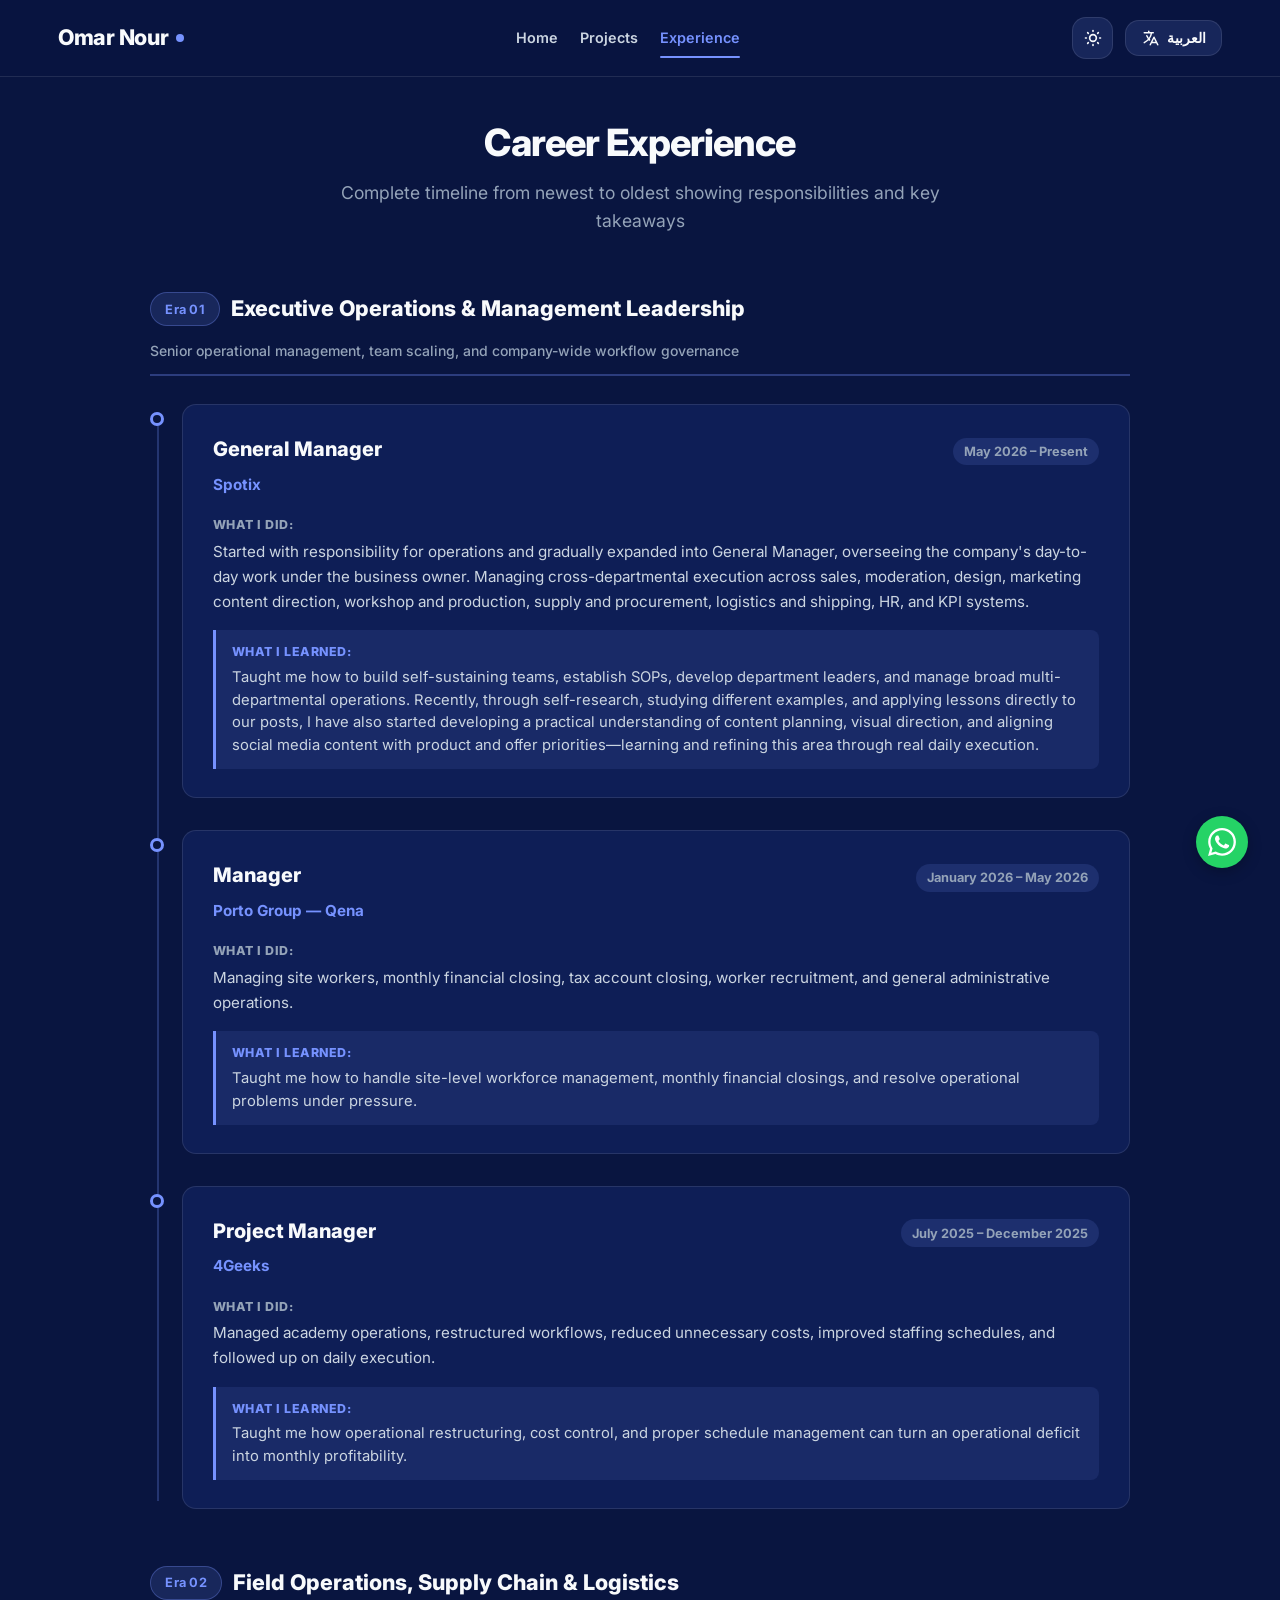
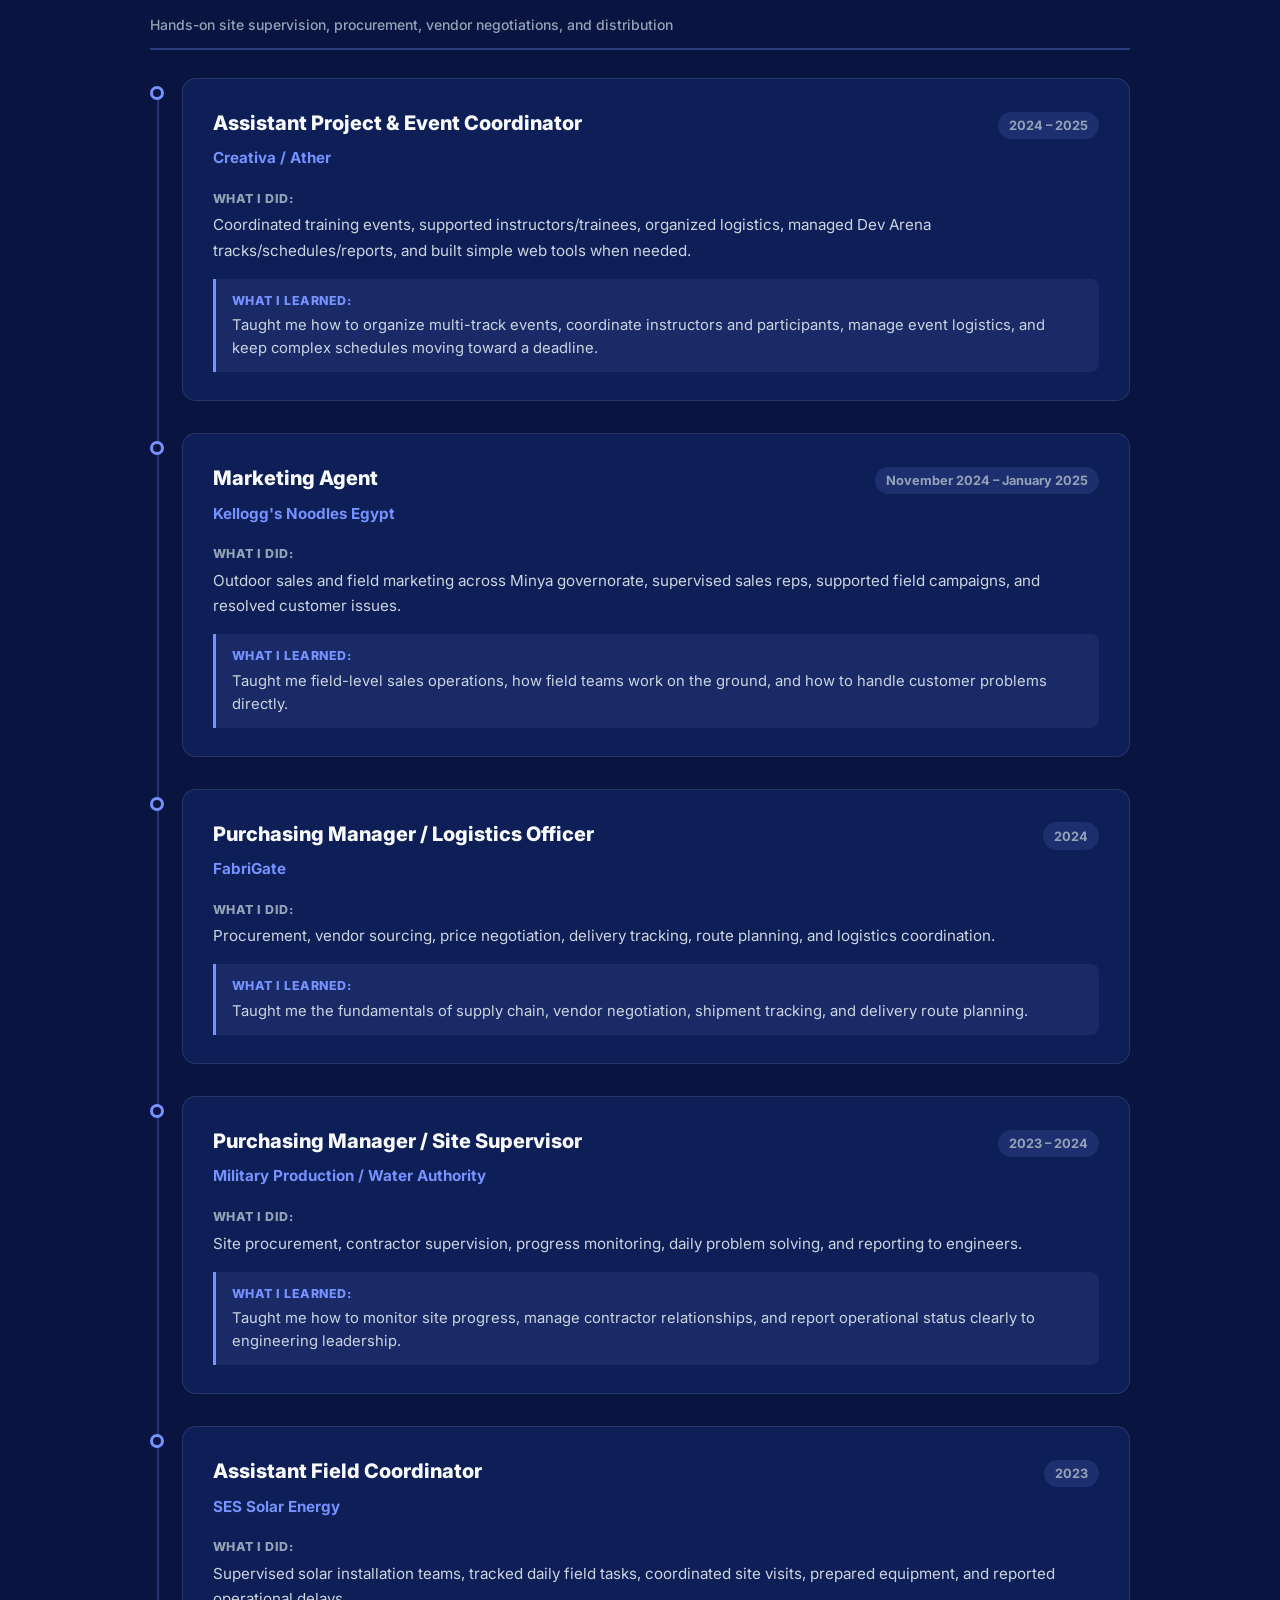
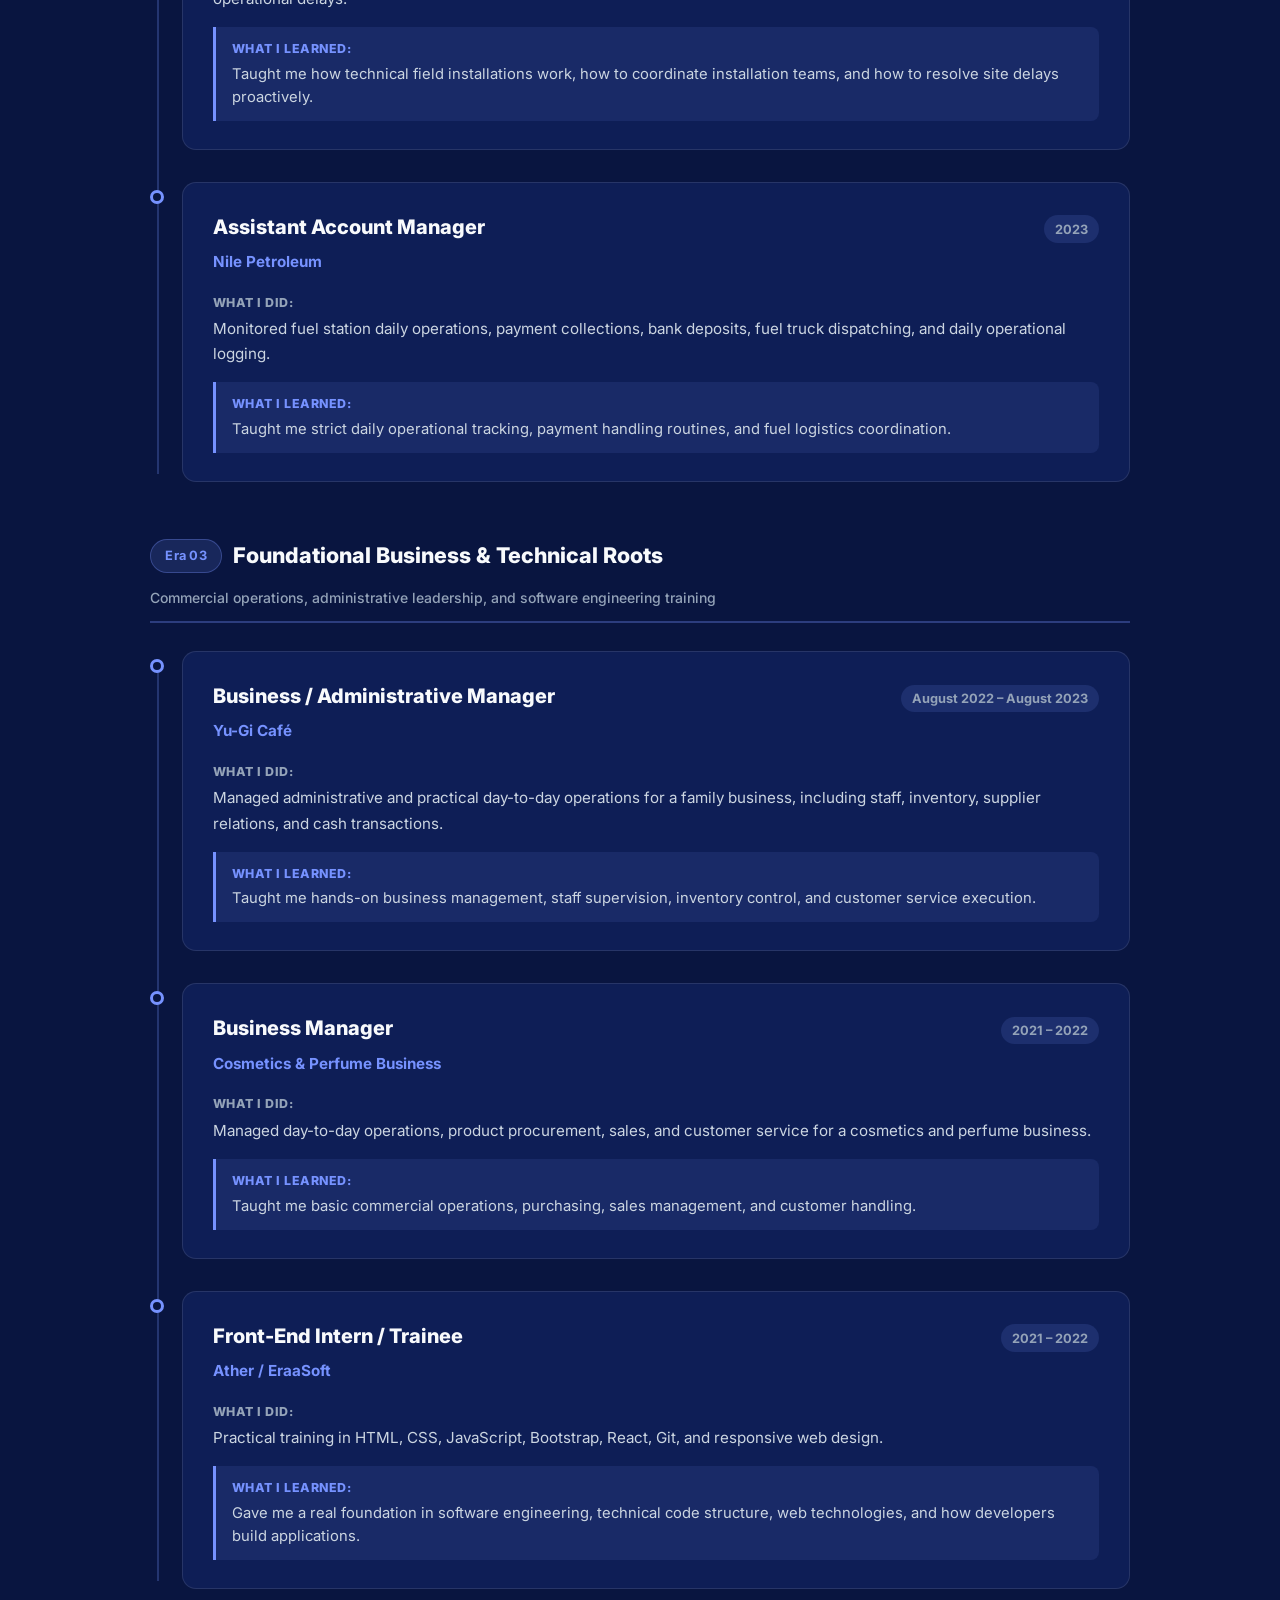
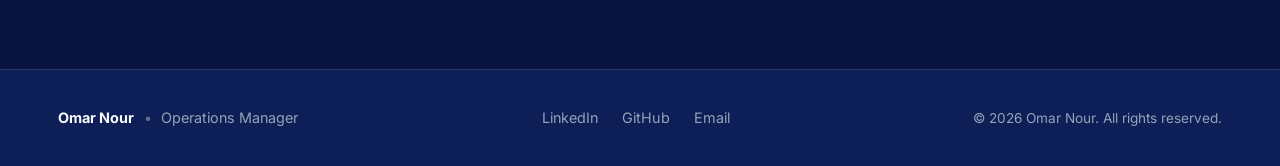
==== experience.html @ 847ce0d6 "styles commit" ====
<!DOCTYPE html>
<html lang="en" dir="ltr" data-theme="dark">

<head>
  <meta charset="UTF-8">
  <meta name="viewport" content="width=device-width, initial-scale=1.0">
  <title data-i18n="experiencePageTitle">Experience | Omar Nour</title>
  <meta name="description"
    content="Complete career history and professional experience timeline of Omar Nour — Operations Manager with a Software Engineering background.">
  <meta name="keywords"
    content="Omar Nour, Experience, Career Timeline, Operations Manager, General Manager, Project Management, Spotix, Porto Group, 4Geeks">
  <meta name="author" content="Omar Nour">

  <!-- Open Graph / Social Media Meta -->
  <meta property="og:type" content="website">
  <meta property="og:title" content="Experience | Omar Nour">
  <meta property="og:description"
    content="Complete career history and professional experience timeline of Omar Nour — Operations Manager with a Software Engineering background.">
  <meta property="og:image" content="./IMG-20250920-WA0007.jpg">

  <!-- Favicon -->
  <link rel="icon" type="image/jpeg" href="./IMG-20250920-WA0007.jpg">

  <!-- Immediate Theme & Direction Init -->
  <script>
    (function () {
      const t = localStorage.getItem("omar_nour_theme") || "dark";
      const l = localStorage.getItem("omar_nour_lang") || "en";
      document.documentElement.setAttribute("data-theme", t);
      document.documentElement.setAttribute("lang", l);
      document.documentElement.setAttribute("dir", l === "ar" ? "rtl" : "ltr");
    })();
  </script>

  <!-- CSS Stylesheet -->
  <link rel="stylesheet" href="./css/styles.css">
</head>

<body>

  <!-- Header & Navigation -->
  <header class="header">
    <div class="container nav-container">
      <a href="index.html" class="logo">
        Omar Nour <span class="logo-dot"></span>
      </a>

      <nav class="nav-menu">
        <a href="index.html" class="nav-link" data-i18n="navHome">Home</a>
        <a href="projects.html" class="nav-link" data-i18n="navProjects">Projects</a>
        <a href="experience.html" class="nav-link active" data-i18n="navExperience">Experience</a>
      </nav>

      <div class="nav-actions">
        <!-- Theme Toggle -->
        <button id="themeToggle" class="icon-btn" aria-label="Toggle Light/Dark Theme">
          <svg id="themeIconSun" width="20" height="20" fill="none" stroke="currentColor" viewBox="0 0 24 24">
            <path stroke-linecap="round" stroke-linejoin="round" stroke-width="2"
              d="M12 3v1m0 16v1m9-9h-1M4 12H3m15.364 6.364l-.707-.707M6.343 6.343l-.707-.707m12.728 0l-.707.707M6.343 17.657l-.707.707M16 12a4 4 0 11-8 0 4 4 0 018 0z" />
          </svg>
          <svg id="themeIconMoon" width="20" height="20" fill="none" stroke="currentColor" viewBox="0 0 24 24"
            style="display: none;">
            <path stroke-linecap="round" stroke-linejoin="round" stroke-width="2"
              d="M20.354 15.354A9 9 0 018.646 3.646 9.003 9.003 0 0012 21a9.003 9.003 0 008.354-5.646z" />
          </svg>
        </button>

        <!-- Language Switcher -->
        <button id="langToggle" class="lang-btn" aria-label="Switch Language">
          <svg width="18" height="18" fill="none" stroke="currentColor" viewBox="0 0 24 24">
            <path stroke-linecap="round" stroke-linejoin="round" stroke-width="2"
              d="M3 5h12M9 3v2m1.048 9.5A18.022 18.022 0 016.412 9m6.088 9h7M11 21l5-10 5 10M12.751 5C11.783 10.77 8.07 15.61 3 18.129" />
          </svg>
          <span id="langLabel">العربية</span>
        </button>

        <!-- Mobile Drawer Menu Toggle -->
        <button id="mobileMenuBtn" class="icon-btn mobile-menu-btn" aria-label="Open Navigation Menu">
          <svg width="22" height="22" fill="none" stroke="currentColor" viewBox="0 0 24 24">
            <path stroke-linecap="round" stroke-linejoin="round" stroke-width="2" d="M4 6h16M4 12h16M4 18h16" />
          </svg>
        </button>
      </div>
    </div>
  </header>

  <!-- Mobile Drawer Menu -->
  <div id="mobileNavDrawer" class="mobile-nav-drawer">
    <div class="mobile-nav-header">
      <a href="index.html" class="logo">Omar Nour <span class="logo-dot"></span></a>
      <button id="closeNavBtn" class="icon-btn" aria-label="Close Menu">
        <svg width="24" height="24" fill="none" stroke="currentColor" viewBox="0 0 24 24">
          <path stroke-linecap="round" stroke-linejoin="round" stroke-width="2" d="M6 18L18 6M6 6l12 12" />
        </svg>
      </button>
    </div>
    <div class="mobile-nav-links">
      <a href="index.html" class="mobile-nav-link" data-i18n="navHome">Home</a>
      <a href="projects.html" class="mobile-nav-link" data-i18n="navProjects">Projects</a>
      <a href="experience.html" class="mobile-nav-link active" data-i18n="navExperience">Experience</a>
    </div>
  </div>

  <!-- Main Content: Career Experience Timeline -->
  <main>
    <section class="standalone-page-section">
      <div class="container">
        <!-- Short Page Introduction -->
        <div class="section-header">
          <h1 data-i18n="expTitle">Career Experience</h1>
          <p class="section-subtitle" data-i18n="expSubtitle">Complete timeline from newest to oldest showing
            responsibilities and key takeaways</p>
        </div>

        <div class="experience-eras-wrapper">
          <!-- ERA 1: Executive Operations & Management Leadership (2025 – Present) -->
          <div class="exp-era">
            <div class="era-header">
              <h2 class="era-title">
                <span class="badge" style="font-size: 0.8rem;">Era 01</span>
                <span data-i18n="expEra1Title">Executive Operations & Management Leadership</span>
              </h2>
              <span class="era-subtitle" data-i18n="expEra1Subtitle">Senior operational management, team scaling, and
                company-wide workflow governance</span>
            </div>

            <div class="era-timeline">
              <!-- 1. Spotix -->
              <div class="timeline-entry">
                <div class="timeline-marker"></div>
                <div class="timeline-ledger-card">
                  <div class="timeline-top-row">
                    <span class="timeline-role-title" data-i18n="exp1Role">General Manager</span>
                    <span class="timeline-date-pill" data-i18n="exp1Date">May 2026 – Present</span>
                  </div>
                  <div class="timeline-company-name" data-i18n="exp1Company">Spotix</div>
                  <div class="timeline-did-label" data-i18n="labelDid">What I Did:</div>
                  <p class="timeline-did-text" data-i18n="exp1Did">Started with responsibility for operations and gradually expanded into General Manager, overseeing the company's day-to-day work under the business owner. Managing cross-departmental execution across sales, moderation, design, marketing content direction, workshop and production, supply and procurement, logistics and shipping, HR, and KPI systems.</p>
                  <div class="timeline-learned-callout">
                    <div class="timeline-learned-label" data-i18n="labelLearned">What I Learned:</div>
                    <div class="timeline-learned-text" data-i18n="exp1Learned">Taught me how to build self-sustaining
                      teams, establish SOPs, develop department leaders, and manage broad multi-departmental operations.
                      Recently, through self-research, studying different examples, and applying lessons directly to our
                      posts, I have also started developing a practical understanding of content planning, visual
                      direction, and aligning social media content with product and offer priorities—learning and refining
                      this area through real daily execution.</div>
                  </div>
                </div>
              </div>

              <!-- 2. Porto Group -->
              <div class="timeline-entry">
                <div class="timeline-marker"></div>
                <div class="timeline-ledger-card">
                  <div class="timeline-top-row">
                    <span class="timeline-role-title" data-i18n="exp2Role">Manager</span>
                    <span class="timeline-date-pill" data-i18n="exp2Date">January 2026 – May 2026</span>
                  </div>
                  <div class="timeline-company-name" data-i18n="exp2Company">Porto Group — Qena</div>
                  <div class="timeline-did-label" data-i18n="labelDid">What I Did:</div>
                  <p class="timeline-did-text" data-i18n="exp2Did">Managing site workers, monthly financial closing, tax
                    account closing, worker recruitment, and general administrative operations.</p>
                  <div class="timeline-learned-callout">
                    <div class="timeline-learned-label" data-i18n="labelLearned">What I Learned:</div>
                    <div class="timeline-learned-text" data-i18n="exp2Learned">Taught me how to handle site-level
                      workforce management, monthly financial closings, and resolve operational problems under pressure.
                    </div>
                  </div>
                </div>
              </div>

              <!-- 3. 4Geeks -->
              <div class="timeline-entry">
                <div class="timeline-marker"></div>
                <div class="timeline-ledger-card">
                  <div class="timeline-top-row">
                    <span class="timeline-role-title" data-i18n="exp3Role">Project Manager</span>
                    <span class="timeline-date-pill" data-i18n="exp3Date">July 2025 – December 2025</span>
                  </div>
                  <div class="timeline-company-name" data-i18n="exp3Company">4Geeks</div>
                  <div class="timeline-did-label" data-i18n="labelDid">What I Did:</div>
                  <p class="timeline-did-text" data-i18n="exp3Did">Managed academy operations, restructured workflows,
                    reduced unnecessary costs, improved staffing schedules, and followed up on daily execution.</p>
                  <div class="timeline-learned-callout">
                    <div class="timeline-learned-label" data-i18n="labelLearned">What I Learned:</div>
                    <div class="timeline-learned-text" data-i18n="exp3Learned">Taught me how operational restructuring,
                      cost control, and proper schedule management can turn an operational deficit into monthly
                      profitability.</div>
                  </div>
                </div>
              </div>
            </div>
          </div>

          <!-- ERA 2: Field Operations, Supply Chain & Logistics (2023 – 2025) -->
          <div class="exp-era">
            <div class="era-header">
              <h2 class="era-title">
                <span class="badge" style="font-size: 0.8rem;">Era 02</span>
                <span data-i18n="expEra2Title">Field Operations, Supply Chain & Logistics</span>
              </h2>
              <span class="era-subtitle" data-i18n="expEra2Subtitle">Hands-on site supervision, procurement, vendor
                negotiations, and distribution</span>
            </div>

            <div class="era-timeline">
              <!-- 4. Creativa / Ather -->
              <div class="timeline-entry">
                <div class="timeline-marker"></div>
                <div class="timeline-ledger-card">
                  <div class="timeline-top-row">
                    <span class="timeline-role-title" data-i18n="exp4Role">Assistant Project & Event Coordinator</span>
                    <span class="timeline-date-pill" data-i18n="exp4Date">2024 – 2025</span>
                  </div>
                  <div class="timeline-company-name" data-i18n="exp4Company">Creativa / Ather</div>
                  <div class="timeline-did-label" data-i18n="labelDid">What I Did:</div>
                  <p class="timeline-did-text" data-i18n="exp4Did">Coordinated training events, supported
                    instructors/trainees, organized logistics, managed Dev Arena tracks/schedules/reports, and built
                    simple web tools when needed.</p>
                  <div class="timeline-learned-callout">
                    <div class="timeline-learned-label" data-i18n="labelLearned">What I Learned:</div>
                    <div class="timeline-learned-text" data-i18n="exp4Learned">Taught me how to organize multi-track
                      events, coordinate instructors and participants, manage event logistics, and keep complex schedules
                      moving toward a deadline.</div>
                  </div>
                </div>
              </div>

              <!-- 5. Kellogg's Noodles -->
              <div class="timeline-entry">
                <div class="timeline-marker"></div>
                <div class="timeline-ledger-card">
                  <div class="timeline-top-row">
                    <span class="timeline-role-title" data-i18n="exp5Role">Marketing Agent</span>
                    <span class="timeline-date-pill" data-i18n="exp5Date">November 2024 – January 2025</span>
                  </div>
                  <div class="timeline-company-name" data-i18n="exp5Company">Kellogg's Noodles Egypt</div>
                  <div class="timeline-did-label" data-i18n="labelDid">What I Did:</div>
                  <p class="timeline-did-text" data-i18n="exp5Did">Outdoor sales and field marketing across Minya
                    governorate, supervised sales reps, supported field campaigns, and resolved customer issues.</p>
                  <div class="timeline-learned-callout">
                    <div class="timeline-learned-label" data-i18n="labelLearned">What I Learned:</div>
                    <div class="timeline-learned-text" data-i18n="exp5Learned">Taught me field-level sales operations, how
                      field teams work on the ground, and how to handle customer problems directly.</div>
                  </div>
                </div>
              </div>

              <!-- 6. FabriGate -->
              <div class="timeline-entry">
                <div class="timeline-marker"></div>
                <div class="timeline-ledger-card">
                  <div class="timeline-top-row">
                    <span class="timeline-role-title" data-i18n="exp6Role">Purchasing Manager / Logistics Officer</span>
                    <span class="timeline-date-pill" data-i18n="exp6Date">2024</span>
                  </div>
                  <div class="timeline-company-name" data-i18n="exp6Company">FabriGate</div>
                  <div class="timeline-did-label" data-i18n="labelDid">What I Did:</div>
                  <p class="timeline-did-text" data-i18n="exp6Did">Procurement, vendor sourcing, price negotiation,
                    delivery tracking, route planning, and logistics coordination.</p>
                  <div class="timeline-learned-callout">
                    <div class="timeline-learned-label" data-i18n="labelLearned">What I Learned:</div>
                    <div class="timeline-learned-text" data-i18n="exp6Learned">Taught me the fundamentals of supply chain,
                      vendor negotiation, shipment tracking, and delivery route planning.</div>
                  </div>
                </div>
              </div>

              <!-- 7. Military Production -->
              <div class="timeline-entry">
                <div class="timeline-marker"></div>
                <div class="timeline-ledger-card">
                  <div class="timeline-top-row">
                    <span class="timeline-role-title" data-i18n="exp7Role">Purchasing Manager / Site Supervisor</span>
                    <span class="timeline-date-pill" data-i18n="exp7Date">2023 – 2024</span>
                  </div>
                  <div class="timeline-company-name" data-i18n="exp7Company">Military Production / Water Authority</div>
                  <div class="timeline-did-label" data-i18n="labelDid">What I Did:</div>
                  <p class="timeline-did-text" data-i18n="exp7Did">Site procurement, contractor supervision, progress
                    monitoring, daily problem solving, and reporting to engineers.</p>
                  <div class="timeline-learned-callout">
                    <div class="timeline-learned-label" data-i18n="labelLearned">What I Learned:</div>
                    <div class="timeline-learned-text" data-i18n="exp7Learned">Taught me how to monitor site progress,
                      manage contractor relationships, and report operational status clearly to engineering leadership.
                    </div>
                  </div>
                </div>
              </div>

              <!-- 8. SES Solar Energy -->
              <div class="timeline-entry">
                <div class="timeline-marker"></div>
                <div class="timeline-ledger-card">
                  <div class="timeline-top-row">
                    <span class="timeline-role-title" data-i18n="exp8Role">Assistant Field Coordinator</span>
                    <span class="timeline-date-pill" data-i18n="exp8Date">2023</span>
                  </div>
                  <div class="timeline-company-name" data-i18n="exp8Company">SES Solar Energy</div>
                  <div class="timeline-did-label" data-i18n="labelDid">What I Did:</div>
                  <p class="timeline-did-text" data-i18n="exp8Did">Supervised solar installation teams, tracked daily
                    field tasks, coordinated site visits, prepared equipment, and reported operational delays.</p>
                  <div class="timeline-learned-callout">
                    <div class="timeline-learned-label" data-i18n="labelLearned">What I Learned:</div>
                    <div class="timeline-learned-text" data-i18n="exp8Learned">Taught me how technical field installations
                      work, how to coordinate installation teams, and how to resolve site delays proactively.</div>
                  </div>
                </div>
              </div>

              <!-- 9. Nile Petroleum -->
              <div class="timeline-entry">
                <div class="timeline-marker"></div>
                <div class="timeline-ledger-card">
                  <div class="timeline-top-row">
                    <span class="timeline-role-title" data-i18n="exp9Role">Assistant Account Manager</span>
                    <span class="timeline-date-pill" data-i18n="exp9Date">2023</span>
                  </div>
                  <div class="timeline-company-name" data-i18n="exp9Company">Nile Petroleum</div>
                  <div class="timeline-did-label" data-i18n="labelDid">What I Did:</div>
                  <p class="timeline-did-text" data-i18n="exp9Did">Monitored fuel station daily operations, payment
                    collections, bank deposits, fuel truck dispatching, and daily operational logging.</p>
                  <div class="timeline-learned-callout">
                    <div class="timeline-learned-label" data-i18n="labelLearned">What I Learned:</div>
                    <div class="timeline-learned-text" data-i18n="exp9Learned">Taught me strict daily operational
                      tracking, payment handling routines, and fuel logistics coordination.</div>
                  </div>
                </div>
              </div>
            </div>
          </div>

          <!-- ERA 3: Foundational Business & Technical Roots (2021 – 2023) -->
          <div class="exp-era">
            <div class="era-header">
              <h2 class="era-title">
                <span class="badge" style="font-size: 0.8rem;">Era 03</span>
                <span data-i18n="expEra3Title">Foundational Business & Technical Roots</span>
              </h2>
              <span class="era-subtitle" data-i18n="expEra3Subtitle">Commercial operations, administrative leadership, and
                software engineering training</span>
            </div>

            <div class="era-timeline">
              <!-- 10. Yu-Gi Café -->
              <div class="timeline-entry">
                <div class="timeline-marker"></div>
                <div class="timeline-ledger-card">
                  <div class="timeline-top-row">
                    <span class="timeline-role-title" data-i18n="exp10Role">Business / Administrative Manager</span>
                    <span class="timeline-date-pill" data-i18n="exp10Date">August 2022 – August 2023</span>
                  </div>
                  <div class="timeline-company-name" data-i18n="exp10Company">Yu-Gi Café</div>
                  <div class="timeline-did-label" data-i18n="labelDid">What I Did:</div>
                  <p class="timeline-did-text" data-i18n="exp10Did">Managed administrative and practical day-to-day
                    operations for a family business, including staff, inventory, supplier relations, and cash
                    transactions.</p>
                  <div class="timeline-learned-callout">
                    <div class="timeline-learned-label" data-i18n="labelLearned">What I Learned:</div>
                    <div class="timeline-learned-text" data-i18n="exp10Learned">Taught me hands-on business management,
                      staff supervision, inventory control, and customer service execution.</div>
                  </div>
                </div>
              </div>

              <!-- 11. Cosmetics Business -->
              <div class="timeline-entry">
                <div class="timeline-marker"></div>
                <div class="timeline-ledger-card">
                  <div class="timeline-top-row">
                    <span class="timeline-role-title" data-i18n="exp11Role">Business Manager</span>
                    <span class="timeline-date-pill" data-i18n="exp11Date">2021 – 2022</span>
                  </div>
                  <div class="timeline-company-name" data-i18n="exp11Company">Cosmetics & Perfume Business</div>
                  <div class="timeline-did-label" data-i18n="labelDid">What I Did:</div>
                  <p class="timeline-did-text" data-i18n="exp11Did">Managed day-to-day operations, product procurement,
                    sales, and customer service for a cosmetics and perfume business.</p>
                  <div class="timeline-learned-callout">
                    <div class="timeline-learned-label" data-i18n="labelLearned">What I Learned:</div>
                    <div class="timeline-learned-text" data-i18n="exp11Learned">Taught me basic commercial operations,
                      purchasing, sales management, and customer handling.</div>
                  </div>
                </div>
              </div>

              <!-- 12. Front-End Training -->
              <div class="timeline-entry">
                <div class="timeline-marker"></div>
                <div class="timeline-ledger-card">
                  <div class="timeline-top-row">
                    <span class="timeline-role-title" data-i18n="exp12Role">Front-End Intern / Trainee</span>
                    <span class="timeline-date-pill" data-i18n="exp12Date">2021 – 2022</span>
                  </div>
                  <div class="timeline-company-name" data-i18n="exp12Company">Ather / EraaSoft</div>
                  <div class="timeline-did-label" data-i18n="labelDid">What I Did:</div>
                  <p class="timeline-did-text" data-i18n="exp12Did">Practical training in HTML, CSS, JavaScript,
                    Bootstrap, React, Git, and responsive web design.</p>
                  <div class="timeline-learned-callout">
                    <div class="timeline-learned-label" data-i18n="labelLearned">What I Learned:</div>
                    <div class="timeline-learned-text" data-i18n="exp12Learned">Gave me a real foundation in software
                      engineering, technical code structure, web technologies, and how developers build applications.
                    </div>
                  </div>
                </div>
              </div>
            </div>
          </div>
        </div>
      </div>
    </section>
  </main>

  <!-- Floating WhatsApp Button -->
  <a href="https://wa.me/201147420383" target="_blank" rel="noopener noreferrer" class="floating-whatsapp-btn"
    aria-label="Chat on WhatsApp" data-i18n-aria="whatsappAria">
    <svg width="28" height="28" viewBox="0 0 24 24" fill="currentColor" aria-hidden="true">
      <path
        d="M.057 24l1.687-6.163c-1.041-1.804-1.588-3.849-1.587-5.946.003-6.556 5.338-11.891 11.893-11.891 3.181.001 6.167 1.24 8.413 3.488 2.245 2.248 3.481 5.236 3.48 8.414-.003 6.557-5.338 11.892-11.893 11.892-1.99-.001-3.951-.5-5.688-1.448l-6.305 1.654zm6.597-3.807c1.676.995 3.276 1.591 5.392 1.592 5.448 0 9.886-4.434 9.889-9.885.002-5.462-4.415-9.89-9.881-9.892-5.452 0-9.887 4.434-9.889 9.884-.001 2.225.651 3.891 1.746 5.634l-.999 3.648 3.742-.981zm11.387-5.464c-.074-.124-.272-.198-.57-.347-.297-.149-1.758-.868-2.031-.967-.272-.099-.47-.149-.669.149-.198.297-.768.967-.941 1.165-.173.198-.347.223-.644.074-.297-.149-1.255-.462-2.39-1.475-.883-.788-1.48-1.761-1.653-2.059-.173-.297-.018-.458.13-.606.134-.133.297-.347.446-.521.151-.172.2-.296.3-.495.099-.198.05-.372-.025-.521-.075-.148-.669-1.611-.916-2.206-.242-.579-.487-.501-.669-.51l-.57-.01c-.198 0-.52.074-.792.372s-1.04 1.016-1.04 2.479 1.065 2.876 1.213 3.074c.149.198 2.095 3.2 5.076 4.487.709.306 1.263.489 1.694.626.712.226 1.36.194 1.872.118.571-.085 1.758-.719 2.006-1.413.248-.695.248-1.29.173-1.414z" />
    </svg>
  </a>

  <!-- Minimal Shared Footer -->
  <footer class="footer">
    <div class="container footer-container">
      <div class="footer-info">
        <span class="footer-name">Omar Nour</span>
        <span class="footer-divider">•</span>
        <span class="footer-role" data-i18n="footerRole">Operations Manager</span>
      </div>
      <div class="footer-links">
        <a href="https://www.linkedin.com/in/omar-a-nour-52382b329/" target="_blank" rel="noopener noreferrer"
          class="footer-link">LinkedIn</a>
        <a href="https://github.com/OmarNour9903" target="_blank" rel="noopener noreferrer"
          class="footer-link">GitHub</a>
        <a href="mailto:omarnour992003@gmail.com" class="footer-link">Email</a>
      </div>
      <p class="footer-copy">&copy; <span id="year">2026</span> <span data-i18n="footerRights">Omar Nour. All rights reserved.</span></p>
    </div>
  </footer>

  <!-- JavaScript Engine -->
  <script src="js/main.js"></script>

</body>

</html>
---- css/styles.css ----
/* ==========================================================================
   Omar Nour — Personal Professional Portfolio CSS
   Positioning: Operations Manager with a Software Engineering Background,
   building toward Technical Project Management.
   Foundation Color Palette:
     --color-navy: #091540 (Primary Dark Background / Text)
     --color-primary: #1B2CC1 (Deep Cobalt Blue / Primary Button & Accent)
     --color-accent: #7692FF (Accent Sky Blue / Highlights & Focus)
     --color-soft-blue: #ABD2FA (Soft Tint Blue / Tags & Light Accents)
   ========================================================================== */

@import url('https://fonts.googleapis.com/css2?family=Cairo:wght@400;500;600;700;800;900&family=Inter:wght@400;500;600;700;800;900&display=swap');

:root {
  --color-navy: #091540;
  --color-primary: #1B2CC1;
  --color-accent: #7692FF;
  --color-soft-blue: #ABD2FA;
  
  --font-en: 'Inter', -apple-system, BlinkMacSystemFont, 'Segoe UI', Roboto, sans-serif;
  --font-ar: 'Cairo', -apple-system, BlinkMacSystemFont, 'Segoe UI', Roboto, sans-serif;
  
  --transition-fast: 0.2s cubic-bezier(0.4, 0, 0.2, 1);
  --transition-normal: 0.3s cubic-bezier(0.4, 0, 0.2, 1);
  --transition-slow: 0.45s cubic-bezier(0.4, 0, 0.2, 1);
  
  --radius-xs: 4px;
  --radius-sm: 8px;
  --radius-md: 14px;
  --radius-lg: 22px;
  --radius-xl: 30px;
  --radius-pill: 9999px;
  
  --container-max: 1220px;
}

/* --------------------------------------------------------------------------
   Themes: Light vs Dark Foundation
   -------------------------------------------------------------------------- */
[data-theme="light"] {
  --bg-main: #F8FAFC;
  --bg-surface: #FFFFFF;
  --bg-card: #FFFFFF;
  --bg-card-hover: #F1F5F9;
  --bg-nav: rgba(248, 250, 252, 0.92);
  --bg-secondary: #EEF4FF;
  --bg-tertiary: #F1F5F9;
  --bg-badge: rgba(27, 44, 193, 0.08);
  --bg-badge-hover: rgba(27, 44, 193, 0.14);
  --bg-accent-subtle: rgba(118, 146, 255, 0.12);
  
  --text-primary: #091540;
  --text-secondary: #334155;
  --text-muted: #64748B;
  --text-accent: #1B2CC1;
  --text-highlight: #091540;
  
  --border-color: rgba(9, 21, 64, 0.1);
  --border-subtle: rgba(9, 21, 64, 0.06);
  --border-accent: rgba(27, 44, 193, 0.28);
  --border-hover: rgba(27, 44, 193, 0.5);
  
  --shadow-sm: 0 2px 8px rgba(9, 21, 64, 0.04);
  --shadow-md: 0 8px 24px rgba(9, 21, 64, 0.08);
  --shadow-lg: 0 16px 40px rgba(9, 21, 64, 0.11);
  --shadow-card: 0 4px 16px rgba(9, 21, 64, 0.05);
  
  --btn-primary-bg: #1B2CC1;
  --btn-primary-text: #FFFFFF;
  --btn-primary-hover: #091540;
  
  --btn-secondary-bg: rgba(27, 44, 193, 0.08);
  --btn-secondary-text: #1B2CC1;
  --btn-secondary-hover: rgba(27, 44, 193, 0.15);
  
  --browser-bar-bg: #E2E8F0;
  --browser-url-bg: #FFFFFF;
  --browser-border: rgba(9, 21, 64, 0.12);
  
  --timeline-line: rgba(27, 44, 193, 0.22);
  --timeline-dot: #1B2CC1;
  --timeline-learned-bg: #F0F4FF;
  
  --spotix-gradient: linear-gradient(145deg, #FFFFFF 0%, #EEF4FF 100%);
  --era-badge-bg: rgba(27, 44, 193, 0.09);
  --era-badge-text: #1B2CC1;
}

[data-theme="dark"] {
  --bg-main: #091540;
  --bg-surface: #0E1E56;
  --bg-card: #0E1E56;
  --bg-card-hover: #14286E;
  --bg-nav: rgba(9, 21, 64, 0.92);
  --bg-secondary: #0B194C;
  --bg-tertiary: #132463;
  --bg-badge: rgba(118, 146, 255, 0.14);
  --bg-badge-hover: rgba(118, 146, 255, 0.22);
  --bg-accent-subtle: rgba(118, 146, 255, 0.1);
  
  --text-primary: #F8FAFC;
  --text-secondary: #CBD5E1;
  --text-muted: #94A3B8;
  --text-accent: #7692FF;
  --text-highlight: #FFFFFF;
  
  --border-color: rgba(255, 255, 255, 0.1);
  --border-subtle: rgba(255, 255, 255, 0.06);
  --border-accent: rgba(118, 146, 255, 0.32);
  --border-hover: rgba(118, 146, 255, 0.6);
  
  --shadow-sm: 0 2px 8px rgba(0, 0, 0, 0.25);
  --shadow-md: 0 8px 24px rgba(0, 0, 0, 0.35);
  --shadow-lg: 0 16px 40px rgba(0, 0, 0, 0.45);
  --shadow-card: 0 4px 20px rgba(0, 0, 0, 0.3);
  
  --btn-primary-bg: #1B2CC1;
  --btn-primary-text: #FFFFFF;
  --btn-primary-hover: #7692FF;
  
  --btn-secondary-bg: rgba(118, 146, 255, 0.12);
  --btn-secondary-text: #ABD2FA;
  --btn-secondary-hover: rgba(118, 146, 255, 0.22);
  
  --browser-bar-bg: #091338;
  --browser-url-bg: #0E1E56;
  --browser-border: rgba(118, 146, 255, 0.25);
  
  --timeline-line: rgba(118, 146, 255, 0.25);
  --timeline-dot: #7692FF;
  --timeline-learned-bg: rgba(118, 146, 255, 0.1);
  
  --spotix-gradient: linear-gradient(145deg, #0D1C52 0%, #12246B 100%);
  --era-badge-bg: rgba(118, 146, 255, 0.18);
  --era-badge-text: #ABD2FA;
}

/* --------------------------------------------------------------------------
   Reset & Base Styles
   -------------------------------------------------------------------------- */
*, *::before, *::after {
  box-sizing: border-box;
  margin: 0;
  padding: 0;
}

html {
  scroll-behavior: smooth;
  font-size: 16px;
}

html[lang="en"] body {
  font-family: var(--font-en);
}

html[lang="ar"] body {
  font-family: var(--font-ar);
}

body {
  background-color: var(--bg-main);
  color: var(--text-primary);
  line-height: 1.65;
  transition: background-color var(--transition-normal), color var(--transition-normal);
  overflow-x: hidden;
  -webkit-font-smoothing: antialiased;
  -moz-osx-font-smoothing: grayscale;
}

a {
  color: inherit;
  text-decoration: none;
}

ul {
  list-style: none;
}

img {
  max-width: 100%;
  height: auto;
  display: block;
}

.container {
  width: 100%;
  max-width: var(--container-max);
  margin: 0 auto;
  padding: 0 1.75rem;
}

section {
  padding: 6rem 0;
  position: relative;
}

/* Section Header Typography */
.section-header {
  margin-bottom: 3.75rem;
  text-align: center;
}

.section-header h2 {
  font-size: 2.35rem;
  font-weight: 800;
  color: var(--text-primary);
  margin-bottom: 0.75rem;
  letter-spacing: -0.025em;
  line-height: 1.25;
}

.section-subtitle {
  font-size: 1.1rem;
  color: var(--text-muted);
  max-width: 660px;
  margin: 0 auto;
  line-height: 1.6;
}

/* Badges */
.badge {
  display: inline-flex;
  align-items: center;
  gap: 0.4rem;
  padding: 0.35rem 0.9rem;
  background-color: var(--bg-badge);
  color: var(--text-accent);
  font-size: 0.825rem;
  font-weight: 700;
  border-radius: var(--radius-pill);
  border: 1px solid var(--border-accent);
  letter-spacing: 0.02em;
}

.badge-tech {
  background-color: transparent;
  color: var(--text-muted);
  border-color: var(--border-color);
}

/* Buttons */
.btn {
  display: inline-flex;
  align-items: center;
  justify-content: center;
  gap: 0.55rem;
  padding: 0.85rem 1.65rem;
  font-size: 0.95rem;
  font-weight: 600;
  border-radius: var(--radius-md);
  transition: all var(--transition-fast);
  cursor: pointer;
  border: 1px solid transparent;
  white-space: nowrap;
}

.btn-primary {
  background-color: var(--btn-primary-bg);
  color: var(--btn-primary-text);
  box-shadow: var(--shadow-sm);
}

.btn-primary:hover {
  background-color: var(--btn-primary-hover);
  transform: translateY(-2px);
  box-shadow: var(--shadow-md);
}

.btn-secondary {
  background-color: var(--btn-secondary-bg);
  color: var(--btn-secondary-text);
  border-color: var(--border-accent);
}

.btn-secondary:hover {
  background-color: var(--btn-secondary-hover);
  border-color: var(--text-accent);
  transform: translateY(-2px);
}

.btn-outline {
  background-color: transparent;
  color: var(--text-primary);
  border-color: var(--border-color);
}

.btn-outline:hover {
  background-color: var(--bg-badge);
  border-color: var(--border-accent);
  color: var(--text-accent);
  transform: translateY(-2px);
}

/* --------------------------------------------------------------------------
   Header & Navbar
   -------------------------------------------------------------------------- */
.header {
  position: fixed;
  top: 0;
  left: 0;
  width: 100%;
  z-index: 1000;
  background-color: var(--bg-nav);
  backdrop-filter: blur(14px);
  -webkit-backdrop-filter: blur(14px);
  border-bottom: 1px solid var(--border-color);
  transition: background-color var(--transition-normal);
}

.nav-container {
  display: flex;
  align-items: center;
  justify-content: space-between;
  height: 4.75rem;
}

.logo {
  font-size: 1.35rem;
  font-weight: 800;
  color: var(--text-primary);
  display: flex;
  align-items: center;
  gap: 0.5rem;
  letter-spacing: -0.02em;
}

.logo-dot {
  width: 8px;
  height: 8px;
  background-color: var(--color-accent);
  border-radius: 50%;
  display: inline-block;
}

.nav-menu {
  display: flex;
  align-items: center;
  gap: 1.35rem;
}

.nav-link {
  font-size: 0.9rem;
  font-weight: 600;
  color: var(--text-secondary);
  transition: color var(--transition-fast);
  position: relative;
  padding: 0.35rem 0;
}

.nav-link:hover,
.nav-link.active {
  color: var(--text-accent);
}

.nav-link.active::after {
  content: '';
  position: absolute;
  bottom: -3px;
  left: 0;
  width: 100%;
  height: 2px;
  background-color: var(--text-accent);
  border-radius: var(--radius-pill);
}

html[lang="ar"] .nav-link.active::after {
  left: auto;
  right: 0;
}

.nav-actions {
  display: flex;
  align-items: center;
  gap: 0.75rem;
}

.icon-btn {
  display: inline-flex;
  align-items: center;
  justify-content: center;
  width: 2.6rem;
  height: 2.6rem;
  border-radius: var(--radius-md);
  background-color: var(--bg-badge);
  border: 1px solid var(--border-color);
  color: var(--text-primary);
  cursor: pointer;
  transition: all var(--transition-fast);
}

.icon-btn:hover {
  background-color: var(--border-accent);
  color: var(--text-accent);
}

.lang-btn {
  display: inline-flex;
  align-items: center;
  gap: 0.45rem;
  padding: 0.5rem 0.95rem;
  border-radius: var(--radius-md);
  background-color: var(--bg-badge);
  border: 1px solid var(--border-color);
  color: var(--text-primary);
  font-size: 0.85rem;
  font-weight: 700;
  cursor: pointer;
  transition: all var(--transition-fast);
}

.lang-btn:hover {
  border-color: var(--border-accent);
  color: var(--text-accent);
}

.mobile-menu-btn {
  display: none;
}

/* --------------------------------------------------------------------------
   Mobile Drawer Navigation
   -------------------------------------------------------------------------- */
.mobile-nav-drawer {
  position: fixed;
  top: 0;
  left: 0;
  width: 100%;
  height: 100vh;
  background-color: var(--bg-main);
  z-index: 1100;
  display: flex;
  flex-direction: column;
  padding: 2.5rem;
  transform: translateY(-100%);
  transition: transform var(--transition-normal);
  overflow-y: auto;
}

.mobile-nav-drawer.active {
  transform: translateY(0);
}

.mobile-nav-header {
  display: flex;
  align-items: center;
  justify-content: space-between;
  margin-bottom: 2.5rem;
  padding-bottom: 1.5rem;
  border-bottom: 1px solid var(--border-color);
}

.mobile-nav-links {
  display: flex;
  flex-direction: column;
  gap: 1.5rem;
}

.mobile-nav-link {
  font-size: 1.4rem;
  font-weight: 700;
  color: var(--text-primary);
  transition: color var(--transition-fast);
}

.mobile-nav-link:hover,
.mobile-nav-link.active {
  color: var(--text-accent);
}

/* --------------------------------------------------------------------------
   Hero Section
   -------------------------------------------------------------------------- */
.hero-section {
  padding-top: 8rem;
  padding-bottom: 4rem;
  min-height: 88vh;
  display: flex;
  align-items: center;
}

.hero-grid {
  display: grid;
  grid-template-columns: 1.25fr 0.85fr;
  gap: 4rem;
  align-items: center;
}

.hero-content {
  display: flex;
  flex-direction: column;
  align-items: flex-start;
}

/* Live Status Badge */
.hero-status-pill {
  display: inline-flex;
  align-items: center;
  gap: 0.55rem;
  padding: 0.35rem 0.95rem;
  background-color: var(--bg-badge);
  border: 1px solid var(--border-accent);
  border-radius: var(--radius-pill);
  font-size: 0.825rem;
  font-weight: 700;
  color: var(--text-accent);
  margin-bottom: 1.25rem;
}

.status-pulse-dot {
  width: 8px;
  height: 8px;
  border-radius: 50%;
  background-color: #10B981;
  box-shadow: 0 0 0 3px rgba(16, 185, 129, 0.25);
  display: inline-block;
}

.hero-title-group {
  margin-bottom: 0.5rem;
}

.hero-name {
  font-size: 3.5rem;
  font-weight: 900;
  line-height: 1.1;
  color: var(--text-primary);
  letter-spacing: -0.03em;
}

.hero-role-badges {
  display: flex;
  align-items: center;
  flex-wrap: wrap;
  gap: 0.6rem;
  margin-top: 0.75rem;
  margin-bottom: 1.25rem;
}

.hero-role-primary {
  font-size: 1.15rem;
  font-weight: 800;
  color: var(--text-accent);
  background-color: var(--bg-badge);
  padding: 0.3rem 0.9rem;
  border-radius: var(--radius-sm);
  border: 1px solid var(--border-accent);
}

.hero-role-tech {
  font-size: 0.95rem;
  font-weight: 600;
  color: var(--text-muted);
  border: 1px solid var(--border-color);
  padding: 0.3rem 0.85rem;
  border-radius: var(--radius-sm);
}

.hero-headline {
  font-size: 1.7rem;
  font-weight: 700;
  color: var(--text-primary);
  margin-bottom: 1.25rem;
  line-height: 1.35;
  letter-spacing: -0.015em;
}

.hero-paragraph {
  font-size: 1.075rem;
  color: var(--text-secondary);
  margin-bottom: 2.25rem;
  max-width: 620px;
  line-height: 1.75;
}

.hero-ctas {
  display: flex;
  flex-wrap: wrap;
  gap: 1rem;
}

/* Hero Portrait Frame */
.hero-image-wrapper {
  display: flex;
  justify-content: center;
  position: relative;
}

.hero-portrait-card {
  position: relative;
  width: 100%;
  max-width: 390px;
  background-color: var(--bg-card);
  border: 2px solid var(--border-accent);
  border-radius: var(--radius-xl);
  padding: 0.85rem;
  box-shadow: var(--shadow-lg);
  transition: transform var(--transition-normal);
}

.hero-portrait-card:hover {
  transform: translateY(-4px);
}

.hero-portrait-container {
  width: 100%;
  aspect-ratio: 4 / 4.7;
  border-radius: var(--radius-lg);
  overflow: hidden;
  background-color: var(--bg-secondary);
  position: relative;
}

.hero-portrait-img {
  width: 100%;
  height: 100%;
  object-fit: cover;
  object-position: center 15%;
}

.hero-portrait-footer {
  display: flex;
  align-items: center;
  justify-content: space-between;
  padding: 0.85rem 0.75rem 0.35rem;
}

.hero-portrait-meta {
  font-size: 0.85rem;
  font-weight: 700;
  color: var(--text-secondary);
  display: flex;
  align-items: center;
  gap: 0.4rem;
}

.hero-portrait-badge {
  font-size: 0.775rem;
  font-weight: 700;
  color: var(--text-accent);
  background-color: var(--bg-badge);
  padding: 0.2rem 0.65rem;
  border-radius: var(--radius-pill);
  border: 1px solid var(--border-accent);
}

/* Quick Credentials Snapshot Strip Under Hero */
.hero-snapshot-wrapper {
  margin-top: 3.5rem;
  padding-top: 2.25rem;
  border-top: 1px solid var(--border-color);
}

.hero-snapshot-grid {
  display: grid;
  grid-template-columns: repeat(4, 1fr);
  gap: 1.25rem;
}

.snapshot-item {
  background-color: var(--bg-card);
  border: 1px solid var(--border-color);
  border-radius: var(--radius-md);
  padding: 1.15rem 1.25rem;
  transition: all var(--transition-fast);
}

.snapshot-item:hover {
  border-color: var(--border-accent);
  box-shadow: var(--shadow-sm);
}

.snapshot-item.highlight-target {
  border: 1px solid var(--border-accent);
  background-color: var(--bg-secondary);
}

.snapshot-label {
  font-size: 0.75rem;
  font-weight: 700;
  text-transform: uppercase;
  letter-spacing: 0.05em;
  color: var(--text-muted);
  margin-bottom: 0.35rem;
}

.snapshot-val {
  font-size: 0.975rem;
  font-weight: 700;
  color: var(--text-primary);
}

/* --------------------------------------------------------------------------
   About Me Section (Editorial 2-Column Split)
   -------------------------------------------------------------------------- */
.about-section {
  background-color: var(--bg-secondary);
  border-top: 1px solid var(--border-color);
  border-bottom: 1px solid var(--border-color);
}

.about-editorial-grid {
  display: grid;
  grid-template-columns: 1.15fr 0.85fr;
  gap: 3.5rem;
  align-items: start;
}

/* Left Narrative Column */
.about-narrative-col {
  display: flex;
  flex-direction: column;
}

.about-lead-quote {
  font-size: 1.35rem;
  font-weight: 700;
  color: var(--text-primary);
  line-height: 1.6;
  padding-left: 1.5rem;
  border-left: 4px solid var(--color-accent);
  margin-bottom: 2.25rem;
}

html[lang="ar"] .about-lead-quote {
  padding-left: 0;
  padding-right: 1.5rem;
  border-left: none;
  border-right: 4px solid var(--color-accent);
}

.about-story-blocks {
  display: flex;
  flex-direction: column;
  gap: 1.5rem;
}

.story-block {
  display: flex;
  gap: 1.25rem;
}

.story-num {
  font-size: 1.25rem;
  font-weight: 900;
  color: var(--text-accent);
  line-height: 1;
  padding-top: 0.2rem;
  font-feature-settings: "tnum";
}

.story-body h4 {
  font-size: 1.1rem;
  font-weight: 700;
  color: var(--text-primary);
  margin-bottom: 0.4rem;
}

.story-body p {
  font-size: 0.975rem;
  color: var(--text-secondary);
  line-height: 1.7;
}

/* Right Profile Blueprint Column */
.about-blueprint-col {
  position: sticky;
  top: 6.5rem;
}

.blueprint-card {
  background-color: var(--bg-card);
  border: 1px solid var(--border-color);
  border-radius: var(--radius-lg);
  padding: 2.25rem;
  box-shadow: var(--shadow-card);
}

.blueprint-header {
  display: flex;
  align-items: center;
  justify-content: space-between;
  padding-bottom: 1.25rem;
  margin-bottom: 1.5rem;
  border-bottom: 1px solid var(--border-color);
}

.blueprint-title {
  font-size: 0.9rem;
  font-weight: 800;
  text-transform: uppercase;
  letter-spacing: 0.06em;
  color: var(--text-primary);
}

.blueprint-status-indicator {
  display: flex;
  align-items: center;
  gap: 0.4rem;
  font-size: 0.775rem;
  font-weight: 700;
  color: #10B981;
}

.blueprint-rows {
  display: flex;
  flex-direction: column;
  gap: 1.25rem;
}

.blueprint-row {
  display: flex;
  flex-direction: column;
  gap: 0.25rem;
}

.blueprint-row-label {
  font-size: 0.775rem;
  font-weight: 700;
  color: var(--text-muted);
  text-transform: uppercase;
  letter-spacing: 0.04em;
}

.blueprint-row-val {
  font-size: 1rem;
  font-weight: 700;
  color: var(--text-primary);
}

.blueprint-row.highlight-target .blueprint-row-val {
  color: var(--text-accent);
}

.blueprint-footer {
  margin-top: 1.5rem;
  padding-top: 1.25rem;
  border-top: 1px solid var(--border-color);
  display: flex;
  align-items: center;
  justify-content: space-between;
  font-size: 0.85rem;
}

.blueprint-location {
  color: var(--text-secondary);
  font-weight: 600;
}

/* --------------------------------------------------------------------------
   What I Do Section (Architectural Hierarchy: Ops Anchor + 3-Grid)
   -------------------------------------------------------------------------- */
/* Unified Active Skills Wrapper Card */
.what-i-do-unified-card {
  background-color: var(--bg-card);
  border: 1.5px solid var(--border-color);
  border-radius: var(--radius-lg);
  overflow: hidden;
  box-shadow: var(--shadow-card);
}

.what-i-do-unified-header {
  display: flex;
  align-items: center;
  justify-content: space-between;
  padding: 1rem 2rem;
  border-bottom: 1.5px solid var(--border-color);
  background-color: var(--bg-elevated);
}

.what-i-do-unified-title {
  font-size: 0.8rem;
  font-weight: 700;
  text-transform: uppercase;
  letter-spacing: 0.08em;
  color: var(--text-muted);
}

.what-i-do-layout {
  padding: 2.5rem;
  display: flex;
  flex-direction: column;
  gap: 2.5rem;
}


/* Primary Operations Anchor Card */
.ops-primary-anchor {
  background-color: var(--bg-card);
  border: 2px solid var(--border-accent);
  border-radius: var(--radius-lg);
  padding: 3rem;
  box-shadow: var(--shadow-card);
  position: relative;
  overflow: hidden;
}

.ops-anchor-header {
  display: flex;
  align-items: flex-start;
  justify-content: space-between;
  flex-wrap: wrap;
  gap: 1rem;
  margin-bottom: 1.25rem;
}

.ops-anchor-title-group h3 {
  font-size: 1.85rem;
  font-weight: 800;
  color: var(--text-primary);
  margin-top: 0.4rem;
}

.ops-anchor-desc {
  font-size: 1.075rem;
  color: var(--text-secondary);
  max-width: 800px;
  line-height: 1.7;
  margin-bottom: 2rem;
}

.ops-capabilities-grid {
  display: grid;
  grid-template-columns: repeat(auto-fit, minmax(260px, 1fr));
  gap: 1.15rem;
}

.capability-item {
  display: flex;
  align-items: center;
  gap: 0.75rem;
  background-color: var(--bg-secondary);
  border: 1px solid var(--border-color);
  padding: 1rem 1.15rem;
  border-radius: var(--radius-md);
  font-size: 0.95rem;
  font-weight: 600;
  color: var(--text-primary);
  transition: all var(--transition-fast);
}

.capability-item:hover {
  border-color: var(--border-accent);
  transform: translateY(-2px);
}

.capability-dot {
  width: 8px;
  height: 8px;
  border-radius: 50%;
  background-color: var(--color-accent);
  flex-shrink: 0;
}

/* Supporting 2 Pillars Grid */
.supporting-pillars-grid {
  display: grid;
  grid-template-columns: repeat(2, 1fr);
  gap: 2rem;
}

.supporting-pillar-card {
  background-color: var(--bg-card);
  border: 1px solid var(--border-color);
  border-radius: var(--radius-md);
  padding: 2.25rem 1.85rem;
  display: flex;
  flex-direction: column;
  transition: all var(--transition-fast);
}

.supporting-pillar-card:hover {
  border-color: var(--border-accent);
  transform: translateY(-3px);
  box-shadow: var(--shadow-sm);
}

.supporting-pillar-header {
  margin-bottom: 1.25rem;
}

.supporting-pillar-card h4 {
  font-size: 1.25rem;
  font-weight: 700;
  color: var(--text-primary);
  margin-top: 0.5rem;
}

.supporting-pillar-card p {
  font-size: 0.925rem;
  color: var(--text-muted);
  line-height: 1.6;
  margin-bottom: 1.5rem;
}

.supporting-pillar-list {
  display: flex;
  flex-direction: column;
  gap: 0.65rem;
  margin-top: auto;
}

.supporting-item {
  display: flex;
  align-items: baseline;
  gap: 0.55rem;
  font-size: 0.885rem;
  color: var(--text-secondary);
  line-height: 1.5;
}

.supporting-item-bullet {
  color: var(--text-accent);
  font-weight: 700;
  font-size: 0.85rem;
  flex-shrink: 0;
}

/* --------------------------------------------------------------------------
   Spotix Case Study Section (Executive Deep-Dive)
   -------------------------------------------------------------------------- */
.spotix-section {
  background-color: var(--bg-secondary);
  border-top: 1px solid var(--border-color);
  border-bottom: 1px solid var(--border-color);
}

.spotix-executive-card {
  background: var(--spotix-gradient);
  border: 2px solid var(--border-accent);
  border-radius: var(--radius-xl);
  padding: 3.5rem;
  box-shadow: var(--shadow-lg);
}

.spotix-top-header {
  display: flex;
  flex-direction: column;
  gap: 0.75rem;
  padding-bottom: 2rem;
  border-bottom: 1px solid var(--border-color);
  margin-bottom: 2.5rem;
}

.spotix-meta-row {
  display: flex;
  align-items: center;
  justify-content: space-between;
  flex-wrap: wrap;
  gap: 1rem;
}

.spotix-period-pill {
  font-size: 0.85rem;
  font-weight: 700;
  color: var(--text-accent);
  background-color: var(--bg-badge);
  padding: 0.3rem 0.9rem;
  border-radius: var(--radius-pill);
  border: 1px solid var(--border-accent);
}

.spotix-top-header h3 {
  font-size: 2.3rem;
  font-weight: 900;
  color: var(--text-primary);
  letter-spacing: -0.02em;
}

.spotix-executive-summary {
  font-size: 1.15rem;
  font-weight: 600;
  color: var(--text-secondary);
  line-height: 1.6;
  max-width: 840px;
}

/* Spotix 4 Department Clusters Matrix */
.spotix-clusters-wrapper {
  margin-bottom: 3rem;
}

.spotix-clusters-title {
  font-size: 1.15rem;
  font-weight: 800;
  color: var(--text-primary);
  margin-bottom: 1.25rem;
  display: flex;
  align-items: center;
  gap: 0.5rem;
}

.spotix-clusters-grid {
  display: grid;
  grid-template-columns: repeat(4, 1fr);
  gap: 1.25rem;
}

.cluster-card {
  background-color: var(--bg-card);
  border: 1px solid var(--border-color);
  border-radius: var(--radius-md);
  padding: 1.5rem 1.25rem;
  transition: all var(--transition-fast);
}

.cluster-card:hover {
  border-color: var(--border-accent);
  transform: translateY(-2px);
}

.cluster-card h5 {
  font-size: 1rem;
  font-weight: 700;
  color: var(--text-primary);
  margin-bottom: 0.5rem;
}

.cluster-card p {
  font-size: 0.85rem;
  color: var(--text-muted);
  line-height: 1.5;
}

/* Spotix Problem-Solving Protocol (4 Steps) */
.spotix-protocol-wrapper {
  margin-bottom: 3rem;
  padding: 2.25rem;
  background-color: var(--bg-card);
  border: 1px solid var(--border-color);
  border-radius: var(--radius-lg);
}

.spotix-protocol-title {
  font-size: 1.2rem;
  font-weight: 800;
  color: var(--text-primary);
  margin-bottom: 1.75rem;
}

.protocol-steps-grid {
  display: grid;
  grid-template-columns: repeat(4, 1fr);
  gap: 1.5rem;
}

.protocol-step {
  position: relative;
  display: flex;
  flex-direction: column;
}

.protocol-step-num {
  font-size: 1.4rem;
  font-weight: 900;
  color: var(--text-accent);
  margin-bottom: 0.4rem;
  font-feature-settings: "tnum";
}

.protocol-step h6 {
  font-size: 0.975rem;
  font-weight: 700;
  color: var(--text-primary);
  margin-bottom: 0.35rem;
}

.protocol-step p {
  font-size: 0.85rem;
  color: var(--text-secondary);
  line-height: 1.55;
}

/* Spotix Key Impacts */
.spotix-impacts-wrapper h4 {
  font-size: 1.2rem;
  font-weight: 800;
  color: var(--text-primary);
  margin-bottom: 1.25rem;
}

.spotix-impacts-list {
  display: grid;
  grid-template-columns: 1fr 1fr;
  gap: 1rem;
}

.impact-item {
  display: flex;
  align-items: flex-start;
  gap: 0.75rem;
  background-color: var(--bg-card);
  border: 1px solid var(--border-color);
  padding: 1rem 1.25rem;
  border-radius: var(--radius-md);
  font-size: 0.95rem;
  font-weight: 600;
  color: var(--text-primary);
}

.impact-item svg {
  color: var(--text-accent);
  flex-shrink: 0;
  margin-top: 0.2rem;
}

/* --------------------------------------------------------------------------
   Selected Projects Section (The Visual Showpiece!)
   -------------------------------------------------------------------------- */
.projects-showcase-flow {
  display: flex;
  flex-direction: column;
  gap: 4.5rem;
}

/* Browser Frame Component */
.browser-frame {
  background-color: var(--browser-bar-bg);
  border: 1px solid var(--browser-border);
  border-radius: var(--radius-lg);
  overflow: hidden;
  box-shadow: var(--shadow-md);
  transition: all var(--transition-normal);
}

.browser-frame:hover {
  border-color: var(--border-hover);
  box-shadow: var(--shadow-lg);
  transform: translateY(-3px);
}

.browser-chrome {
  display: flex;
  align-items: center;
  padding: 0.65rem 1rem;
  gap: 1rem;
  border-bottom: 1px solid var(--browser-border);
}

.browser-dots {
  display: flex;
  align-items: center;
  gap: 0.4rem;
}

.browser-dot {
  width: 10px;
  height: 10px;
  border-radius: 50%;
  display: inline-block;
}

.dot-red { background-color: #EF4444; }
.dot-yellow { background-color: #F59E0B; }
.dot-green { background-color: #10B981; }

.browser-address {
  flex-grow: 1;
  background-color: var(--browser-url-bg);
  border: 1px solid var(--border-subtle);
  border-radius: var(--radius-xs);
  padding: 0.25rem 0.75rem;
  font-size: 0.775rem;
  font-family: monospace;
  color: var(--text-muted);
  display: flex;
  align-items: center;
  gap: 0.45rem;
  max-width: 380px;
}

.browser-lock-icon {
  color: var(--text-muted);
  display: flex;
  align-items: center;
}

.browser-viewport {
  width: 100%;
  position: relative;
  background-color: var(--bg-card);
  overflow: hidden;
}

.project-screenshot-img {
  width: 100%;
  height: auto;
  display: block;
  object-fit: cover;
  transition: transform var(--transition-slow);
}

.browser-frame:hover .project-screenshot-img {
  transform: scale(1.015);
}

/* Project 1: Featured Wide Showcase (AC Calculator) */
.project-featured-wide {
  background-color: var(--bg-card);
  border: 2px solid var(--border-accent);
  border-radius: var(--radius-xl);
  padding: 2.75rem;
  box-shadow: var(--shadow-card);
}

.featured-wide-grid {
  display: grid;
  grid-template-columns: 1.2fr 0.8fr;
  gap: 3rem;
  align-items: center;
}

.featured-wide-content {
  display: flex;
  flex-direction: column;
}

.project-category-tag {
  font-size: 0.8rem;
  font-weight: 800;
  text-transform: uppercase;
  letter-spacing: 0.05em;
  color: var(--text-accent);
  margin-bottom: 0.4rem;
}

.project-heading {
  font-size: 1.75rem;
  font-weight: 800;
  color: var(--text-primary);
  margin-bottom: 0.85rem;
  line-height: 1.25;
}

.project-summary-text {
  font-size: 1rem;
  color: var(--text-secondary);
  line-height: 1.65;
  margin-bottom: 1.5rem;
}

/* Parameter Chips (for AC calculator) */
.param-chips-group {
  display: flex;
  flex-wrap: wrap;
  gap: 0.5rem;
  margin-bottom: 1.75rem;
}

.param-chip {
  font-size: 0.8rem;
  font-weight: 600;
  color: var(--text-secondary);
  background-color: var(--bg-secondary);
  border: 1px solid var(--border-color);
  padding: 0.25rem 0.75rem;
  border-radius: var(--radius-pill);
}

/* Did & Learned Structured Rows */
.project-insights-box {
  display: flex;
  flex-direction: column;
  gap: 0.85rem;
  margin-bottom: 1.75rem;
  padding: 1.25rem;
  background-color: var(--bg-secondary);
  border: 1px solid var(--border-color);
  border-radius: var(--radius-md);
}

.insight-row {
  display: flex;
  flex-direction: column;
  gap: 0.25rem;
}

.insight-label {
  font-size: 0.775rem;
  font-weight: 800;
  text-transform: uppercase;
  color: var(--text-accent);
  letter-spacing: 0.04em;
}

.insight-desc {
  font-size: 0.9rem;
  color: var(--text-secondary);
  line-height: 1.55;
}

/* Projects 2 & 3: Alternating 2-Column Showcase */
.project-split-row {
  display: grid;
  grid-template-columns: 1fr 1fr;
  gap: 3.5rem;
  align-items: center;
}

.project-split-row.reversed {
  direction: ltr; /* Handled via grid-template-areas or column reorder */
}

.project-split-content {
  display: flex;
  flex-direction: column;
}

/* Project 4: CourseTopia Operational Automation Spotlight */
.project-ops-spotlight {
  background: var(--spotix-gradient);
  border: 1px solid var(--border-accent);
  border-radius: var(--radius-lg);
  padding: 2.5rem;
  box-shadow: var(--shadow-card);
}

.ops-spotlight-grid {
  display: grid;
  grid-template-columns: 1.3fr 0.7fr;
  gap: 2.5rem;
  align-items: center;
}

.ops-spotlight-badges {
  display: flex;
  align-items: center;
  gap: 0.5rem;
  margin-bottom: 0.75rem;
}

.ops-tech-pill {
  font-size: 0.775rem;
  font-weight: 700;
  color: var(--text-muted);
  background-color: var(--bg-badge);
  padding: 0.2rem 0.65rem;
  border-radius: var(--radius-pill);
  border: 1px solid var(--border-color);
}

.ops-spotlight-actions {
  display: flex;
  flex-direction: column;
  align-items: flex-end;
  justify-content: center;
}

html[lang="ar"] .ops-spotlight-actions {
  align-items: flex-start;
}

.projects-cta-footer {
  text-align: center;
  margin-top: 2rem;
}

/* --------------------------------------------------------------------------
   Career Experience Timeline (3 Era Chapters + Zero Hidden Content)
   -------------------------------------------------------------------------- */
.experience-eras-wrapper {
  display: flex;
  flex-direction: column;
  gap: 3.5rem;
  max-width: 980px;
  margin: 0 auto;
}

.exp-era {
  position: relative;
}

.era-header {
  margin-bottom: 1.75rem;
  padding-bottom: 0.75rem;
  border-bottom: 2px solid var(--border-accent);
  display: flex;
  align-items: baseline;
  justify-content: space-between;
  flex-wrap: wrap;
  gap: 0.75rem;
}

.era-title {
  font-size: 1.35rem;
  font-weight: 800;
  color: var(--text-primary);
  display: flex;
  align-items: center;
  gap: 0.65rem;
}

.era-subtitle {
  font-size: 0.875rem;
  color: var(--text-muted);
  font-weight: 500;
}

/* Timeline Container */
.era-timeline {
  position: relative;
  padding-left: 2rem;
}

html[lang="ar"] .era-timeline {
  padding-left: 0;
  padding-right: 2rem;
}

.era-timeline::before {
  content: '';
  position: absolute;
  top: 0.5rem;
  bottom: 0.5rem;
  left: 0.45rem;
  width: 2px;
  background-color: var(--timeline-line);
}

html[lang="ar"] .era-timeline::before {
  left: auto;
  right: 0.45rem;
}

.timeline-entry {
  position: relative;
  margin-bottom: 2rem;
}

.timeline-entry:last-child {
  margin-bottom: 0;
}

.timeline-marker {
  position: absolute;
  left: -2rem;
  top: 0.5rem;
  width: 14px;
  height: 14px;
  border-radius: 50%;
  background-color: var(--bg-main);
  border: 3px solid var(--timeline-dot);
  z-index: 5;
  transition: all var(--transition-fast);
}

html[lang="ar"] .timeline-marker {
  left: auto;
  right: -2rem;
}

.timeline-entry:hover .timeline-marker {
  background-color: var(--timeline-dot);
  box-shadow: 0 0 10px var(--timeline-dot);
}

/* Timeline Card */
.timeline-ledger-card {
  background-color: var(--bg-card);
  border: 1px solid var(--border-color);
  border-radius: var(--radius-md);
  padding: 1.75rem 1.85rem;
  transition: all var(--transition-fast);
}

.timeline-entry:hover .timeline-ledger-card {
  border-color: var(--border-accent);
  box-shadow: var(--shadow-sm);
  transform: translateY(-2px);
}

.timeline-top-row {
  display: flex;
  align-items: baseline;
  justify-content: space-between;
  flex-wrap: wrap;
  gap: 0.5rem;
  margin-bottom: 0.35rem;
}

.timeline-role-title {
  font-size: 1.25rem;
  font-weight: 800;
  color: var(--text-primary);
}

.timeline-date-pill {
  font-size: 0.8rem;
  font-weight: 700;
  color: var(--text-muted);
  background-color: var(--bg-badge);
  padding: 0.2rem 0.7rem;
  border-radius: var(--radius-pill);
}

.timeline-company-name {
  font-size: 0.95rem;
  font-weight: 700;
  color: var(--text-accent);
  margin-bottom: 1.15rem;
}

.timeline-did-text {
  font-size: 0.95rem;
  color: var(--text-secondary);
  line-height: 1.65;
  margin-bottom: 1rem;
}

.timeline-did-label {
  font-size: 0.775rem;
  font-weight: 800;
  text-transform: uppercase;
  color: var(--text-muted);
  letter-spacing: 0.04em;
  margin-bottom: 0.2rem;
}

.timeline-learned-callout {
  background-color: var(--timeline-learned-bg);
  border-left: 3px solid var(--color-accent);
  padding: 0.75rem 1rem;
  border-radius: 0 var(--radius-sm) var(--radius-sm) 0;
}

html[lang="ar"] .timeline-learned-callout {
  border-left: none;
  border-right: 3px solid var(--color-accent);
  border-radius: var(--radius-sm) 0 0 var(--radius-sm);
}

.timeline-learned-label {
  font-size: 0.775rem;
  font-weight: 800;
  text-transform: uppercase;
  color: var(--text-accent);
  letter-spacing: 0.04em;
  margin-bottom: 0.2rem;
}

.timeline-learned-text {
  font-size: 0.925rem;
  color: var(--text-secondary);
  line-height: 1.55;
  font-style: normal;
}

/* --------------------------------------------------------------------------
   Career Direction Section (3-Step Trajectory Flow)
   -------------------------------------------------------------------------- */
.direction-trajectory-flow {
  display: grid;
  grid-template-columns: repeat(3, 1fr);
  gap: 2rem;
  position: relative;
  margin-top: 2rem;
}

.trajectory-step-card {
  background-color: var(--bg-card);
  border: 1px solid var(--border-color);
  border-radius: var(--radius-lg);
  padding: 2.25rem 2rem;
  display: flex;
  flex-direction: column;
  position: relative;
  transition: all var(--transition-fast);
}

.trajectory-step-card:hover {
  border-color: var(--border-accent);
  transform: translateY(-4px);
  box-shadow: var(--shadow-sm);
}

.trajectory-step-card.target-destination {
  border: 2px solid var(--border-accent);
  background-color: var(--bg-secondary);
}

.trajectory-step-num {
  font-size: 2rem;
  font-weight: 900;
  color: var(--text-accent);
  line-height: 1;
  margin-bottom: 0.75rem;
  opacity: 0.85;
}

.trajectory-tag {
  font-size: 0.775rem;
  font-weight: 800;
  text-transform: uppercase;
  letter-spacing: 0.05em;
  color: var(--text-accent);
  margin-bottom: 0.5rem;
}

.trajectory-step-card h3 {
  font-size: 1.35rem;
  font-weight: 800;
  color: var(--text-primary);
  margin-bottom: 0.85rem;
}

.trajectory-step-card p {
  font-size: 0.95rem;
  color: var(--text-secondary);
  line-height: 1.65;
}

/* --------------------------------------------------------------------------
   Education & Professional Training Section
   -------------------------------------------------------------------------- */
.edu-credentials-grid {
  display: grid;
  grid-template-columns: repeat(auto-fit, minmax(260px, 1fr));
  gap: 1.75rem;
}

.edu-credential-card {
  background-color: var(--bg-card);
  border: 1px solid var(--border-color);
  border-radius: var(--radius-md);
  padding: 2rem;
  text-align: center;
  transition: all var(--transition-fast);
  display: flex;
  flex-direction: column;
  align-items: center;
}

.edu-credential-card:hover {
  border-color: var(--border-accent);
  transform: translateY(-2px);
  box-shadow: var(--shadow-sm);
}

.edu-icon-circle {
  width: 3.25rem;
  height: 3.25rem;
  background-color: var(--bg-badge);
  color: var(--text-accent);
  border-radius: 50%;
  display: flex;
  align-items: center;
  justify-content: center;
  margin-bottom: 1.25rem;
}

.edu-credential-card h3 {
  font-size: 1.15rem;
  font-weight: 700;
  color: var(--text-primary);
  margin-bottom: 0.35rem;
}

.edu-inst-name {
  font-size: 0.9rem;
  color: var(--text-muted);
  margin-bottom: 0.85rem;
}

.edu-status-badge {
  font-size: 0.775rem;
  font-weight: 800;
  color: var(--text-accent);
  background-color: var(--bg-badge);
  padding: 0.25rem 0.75rem;
  border-radius: var(--radius-pill);
  text-transform: uppercase;
  letter-spacing: 0.04em;
  margin-top: auto;
}

/* --------------------------------------------------------------------------
   Contact Section
   -------------------------------------------------------------------------- */
.contact-section-grid {
  display: grid;
  grid-template-columns: repeat(3, 1fr);
  gap: 2rem;
  max-width: 1000px;
  margin: 0 auto;
}

.contact-channel-card {
  background-color: var(--bg-card);
  border: 1px solid var(--border-color);
  border-radius: var(--radius-lg);
  padding: 2.25rem 1.75rem;
  display: flex;
  flex-direction: column;
  align-items: center;
  text-align: center;
  transition: all var(--transition-fast);
}

.contact-channel-card:hover {
  border-color: var(--border-accent);
  transform: translateY(-3px);
  box-shadow: var(--shadow-md);
}

.contact-icon-bubble {
  width: 3.5rem;
  height: 3.5rem;
  background-color: var(--bg-badge);
  border: 1px solid var(--border-accent);
  color: var(--text-accent);
  border-radius: 50%;
  display: flex;
  align-items: center;
  justify-content: center;
  margin-bottom: 1.25rem;
}

.contact-header-label {
  font-size: 0.8rem;
  font-weight: 800;
  color: var(--text-muted);
  text-transform: uppercase;
  letter-spacing: 0.05em;
  margin-bottom: 0.5rem;
}

.contact-main-val {
  font-size: 1.05rem;
  font-weight: 700;
  color: var(--text-primary);
  margin-bottom: 1.25rem;
  word-break: break-all;
}

.contact-actions-row {
  display: flex;
  gap: 0.65rem;
  flex-wrap: wrap;
  justify-content: center;
  margin-top: auto;
}

.contact-action-btn {
  display: inline-flex;
  align-items: center;
  gap: 0.35rem;
  padding: 0.45rem 0.95rem;
  background-color: var(--bg-badge);
  border: 1px solid var(--border-color);
  border-radius: var(--radius-md);
  font-size: 0.85rem;
  font-weight: 600;
  color: var(--text-primary);
  transition: all var(--transition-fast);
}

.contact-action-btn:hover {
  border-color: var(--border-accent);
  color: var(--text-accent);
  transform: translateY(-2px);
}

/* --------------------------------------------------------------------------
   Standalone Page Section (Projects & Experience)
   -------------------------------------------------------------------------- */
.standalone-page-section {
  padding-top: 7.5rem;
  padding-bottom: 5rem;
  min-height: calc(100vh - 120px);
}

.standalone-page-section .section-header {
  margin-bottom: 3.5rem;
}

.standalone-page-section .section-header h1 {
  font-size: 2.35rem;
  font-weight: 800;
  color: var(--text-primary);
  margin-bottom: 0.75rem;
  letter-spacing: -0.025em;
  line-height: 1.25;
}

/* --------------------------------------------------------------------------
   Floating WhatsApp Button
   -------------------------------------------------------------------------- */
.floating-whatsapp-btn {
  position: fixed;
  bottom: 2rem;
  right: 2rem;
  z-index: 990;
  width: 52px;
  height: 52px;
  border-radius: 50%;
  background-color: #25D366;
  color: #ffffff;
  display: flex;
  align-items: center;
  justify-content: center;
  box-shadow: 0 4px 14px rgba(0, 0, 0, 0.25);
  transition: transform var(--transition-fast), box-shadow var(--transition-fast);
  text-decoration: none;
}

.floating-whatsapp-btn:hover {
  transform: translateY(-3px);
  box-shadow: 0 6px 20px rgba(37, 211, 102, 0.4);
  color: #ffffff;
}

.floating-whatsapp-btn:focus-visible {
  outline: 2px solid var(--color-accent);
  outline-offset: 3px;
}

html[lang="ar"] .floating-whatsapp-btn {
  right: auto;
  left: 2rem;
}

/* --------------------------------------------------------------------------
   Minimal Shared Footer
   -------------------------------------------------------------------------- */
.footer {
  background-color: var(--bg-card);
  border-top: 1px solid var(--border-color);
  padding: 2.25rem 0;
  font-size: 0.9rem;
  color: var(--text-muted);
}

.footer-container {
  display: flex;
  align-items: center;
  justify-content: space-between;
  flex-wrap: wrap;
  gap: 1.25rem;
}

.footer-info {
  display: flex;
  align-items: center;
  gap: 0.6rem;
}

.footer-name {
  font-weight: 700;
  color: var(--text-primary);
}

.footer-divider {
  color: var(--text-muted);
  opacity: 0.6;
}

.footer-role {
  color: var(--text-muted);
}

.footer-links {
  display: flex;
  align-items: center;
  gap: 1.5rem;
}

.footer-link {
  color: var(--text-muted);
  transition: color var(--transition-fast);
  text-decoration: none;
}

.footer-link:hover {
  color: var(--text-accent);
}

.footer-copy {
  margin: 0;
  font-size: 0.85rem;
}

/* --------------------------------------------------------------------------
   Responsive Breakpoints
   -------------------------------------------------------------------------- */
@media (max-width: 1100px) {
  .hero-grid {
    grid-template-columns: 1.15fr 0.85fr;
    gap: 2.5rem;
  }
  
  .hero-snapshot-grid {
    grid-template-columns: repeat(2, 1fr);
  }
  
  .spotix-clusters-grid {
    grid-template-columns: repeat(2, 1fr);
  }
  
  .protocol-steps-grid {
    grid-template-columns: repeat(2, 1fr);
  }
  
  .direction-trajectory-flow {
    grid-template-columns: 1fr;
  }
}

@media (max-width: 900px) {
  .hero-grid {
    grid-template-columns: 1fr;
    gap: 3.5rem;
    text-align: center;
  }
  
  .hero-content {
    align-items: center;
  }
  
  .hero-role-badges {
    justify-content: center;
  }
  
  .hero-ctas {
    justify-content: center;
  }
  
  .about-editorial-grid {
    grid-template-columns: 1fr;
    gap: 3rem;
  }
  
  .about-blueprint-col {
    position: static;
  }
  
  .featured-wide-grid {
    grid-template-columns: 1fr;
    gap: 2rem;
  }
  
  .project-split-row {
    grid-template-columns: 1fr;
    gap: 2.5rem;
  }
  
  .project-split-row .browser-frame {
    order: 1;
  }
  
  .project-split-row .project-split-content {
    order: 2;
  }
  
  .ops-spotlight-grid {
    grid-template-columns: 1fr;
    gap: 1.75rem;
  }
  
  .ops-spotlight-actions {
    align-items: flex-start;
  }
  
  .spotix-impacts-list {
    grid-template-columns: 1fr;
  }
  
  .contact-section-grid {
    grid-template-columns: 1fr;
  }

  .supporting-pillars-grid {
    grid-template-columns: 1fr;
  }
}

@media (max-width: 768px) {
  .nav-menu {
    display: none;
  }
  
  .mobile-menu-btn {
    display: inline-flex;
  }
  
  .hero-name {
    font-size: 2.65rem;
  }
  
  .hero-headline {
    font-size: 1.35rem;
  }
  
  .section-header h2 {
    font-size: 1.95rem;
  }
  
  .ops-primary-anchor {
    padding: 2rem 1.5rem;
  }
  
  .project-featured-wide {
    padding: 1.75rem;
  }
  
  .spotix-executive-card {
    padding: 2rem 1.5rem;
  }
  
  .spotix-clusters-grid {
    grid-template-columns: 1fr;
  }
  
  .protocol-steps-grid {
    grid-template-columns: 1fr;
  }
  
  .hero-snapshot-grid {
    grid-template-columns: 1fr;
  }

  .floating-whatsapp-btn {
    bottom: 1.5rem;
    right: 1.5rem;
    width: 48px;
    height: 48px;
  }
  
  html[lang="ar"] .floating-whatsapp-btn {
    right: auto;
    left: 1.5rem;
  }
  
  .footer-container {
    flex-direction: column;
    align-items: center;
    text-align: center;
    gap: 1rem;
  }
  
  .standalone-page-section {
    padding-top: 6rem;
    padding-bottom: 3.5rem;
  }
  
  .standalone-page-section .section-header h1 {
    font-size: 1.95rem;
  }
}

@media (prefers-reduced-motion: reduce) {
  *, *::before, *::after {
    animation-duration: 0.01ms !important;
    animation-iteration-count: 1 !important;
    transition-duration: 0.01ms !important;
    scroll-behavior: auto !important;
  }
}
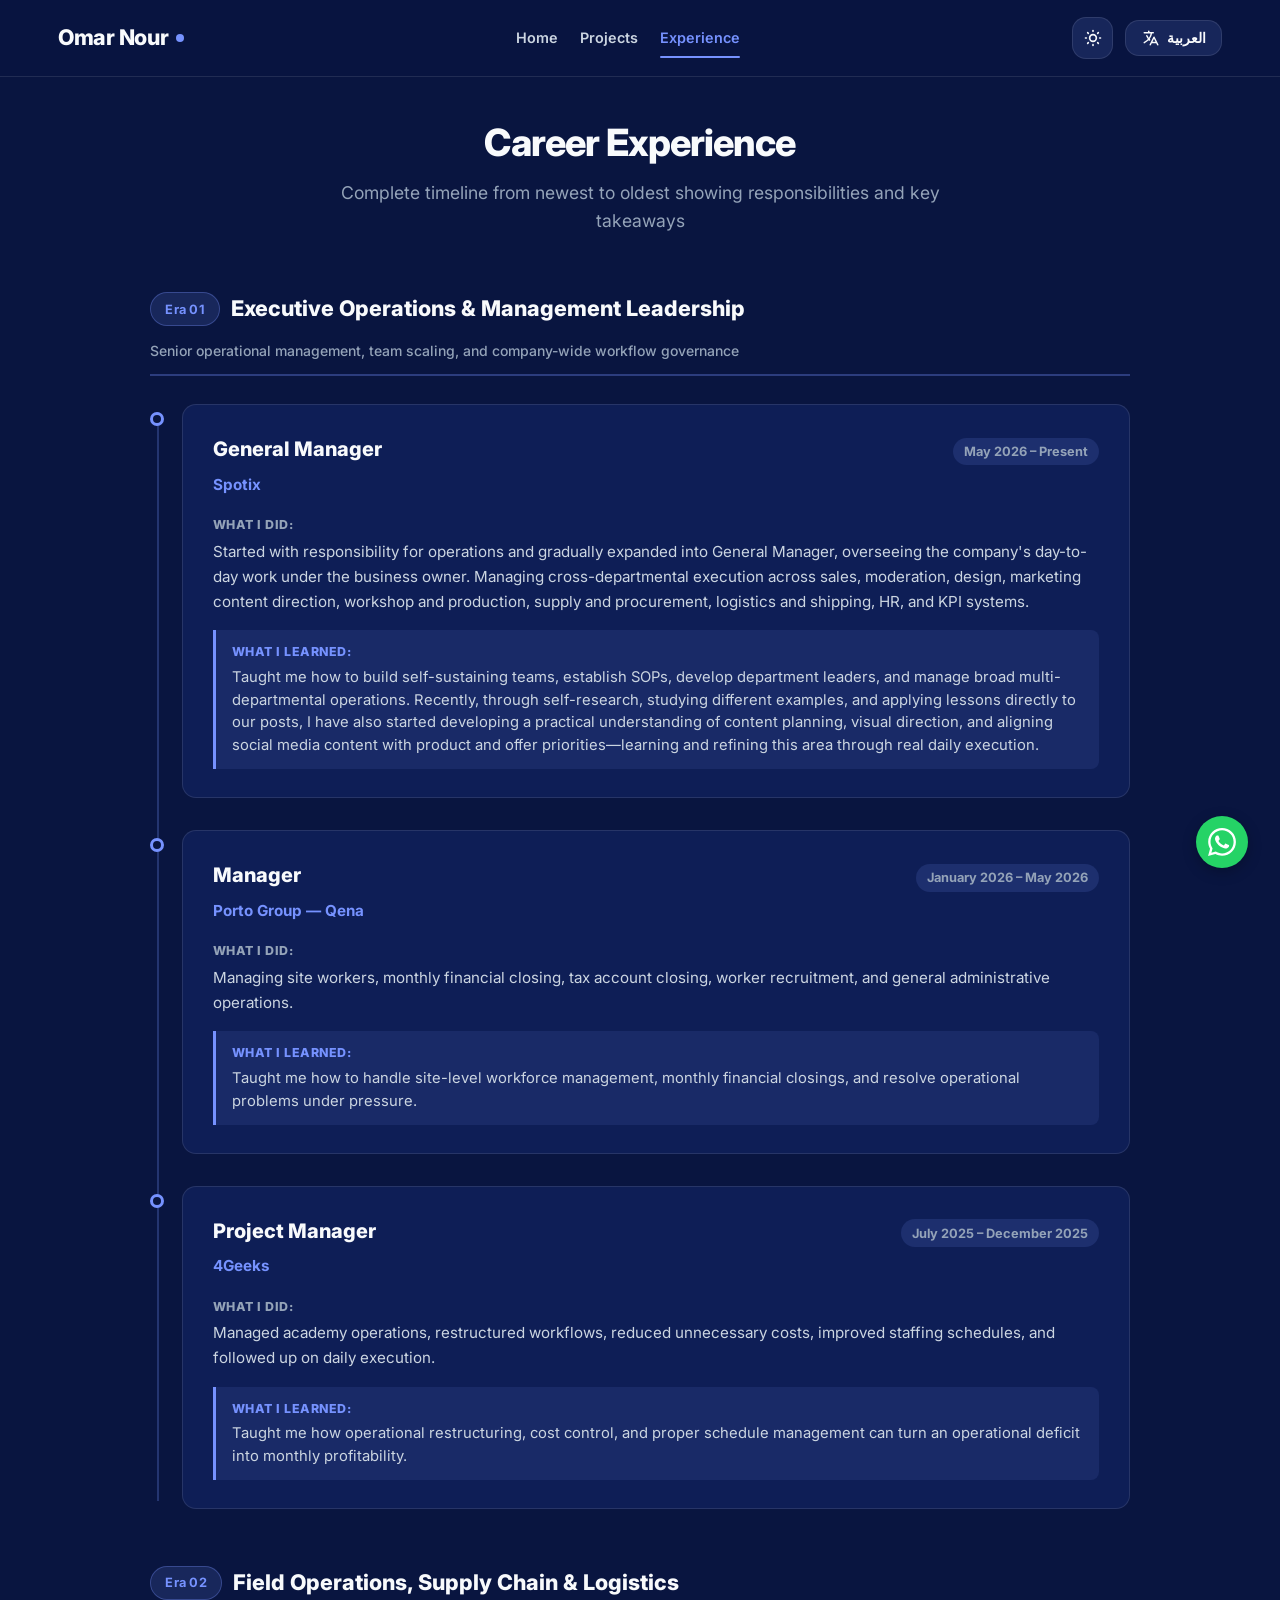
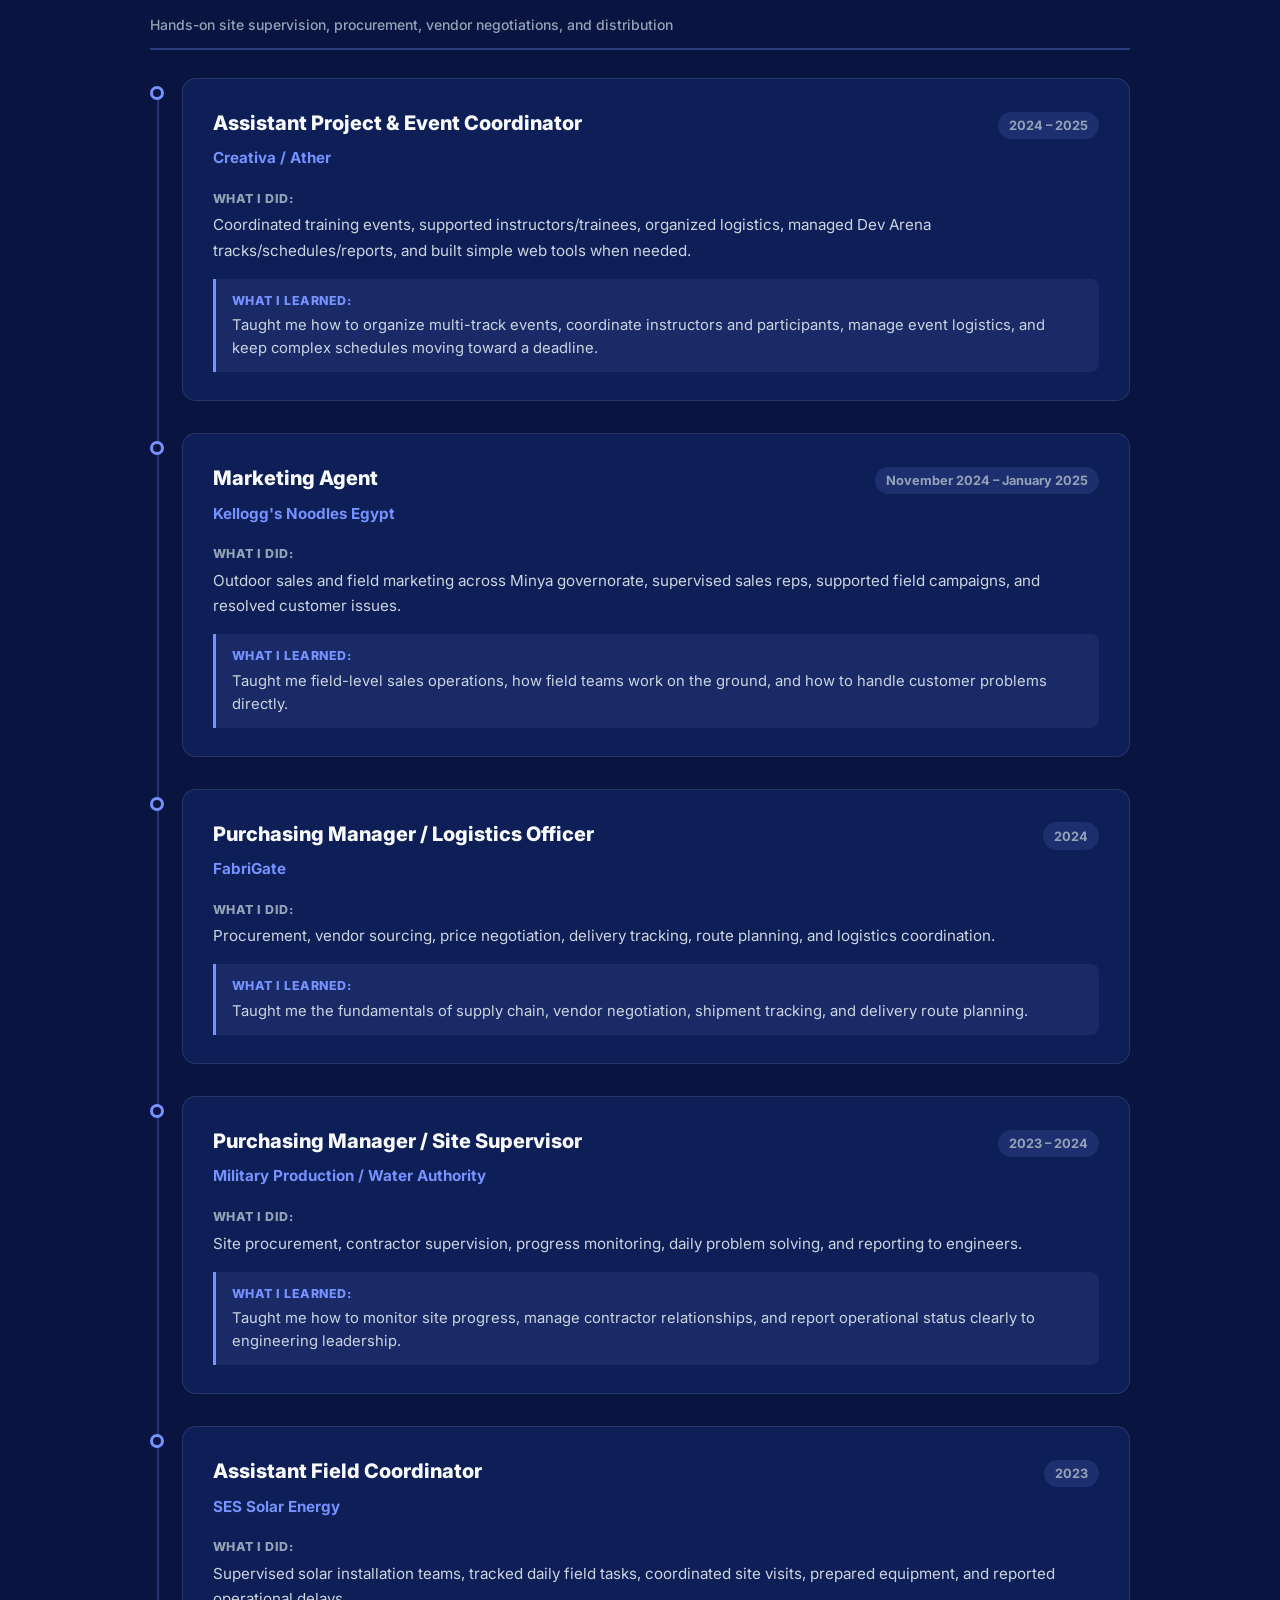
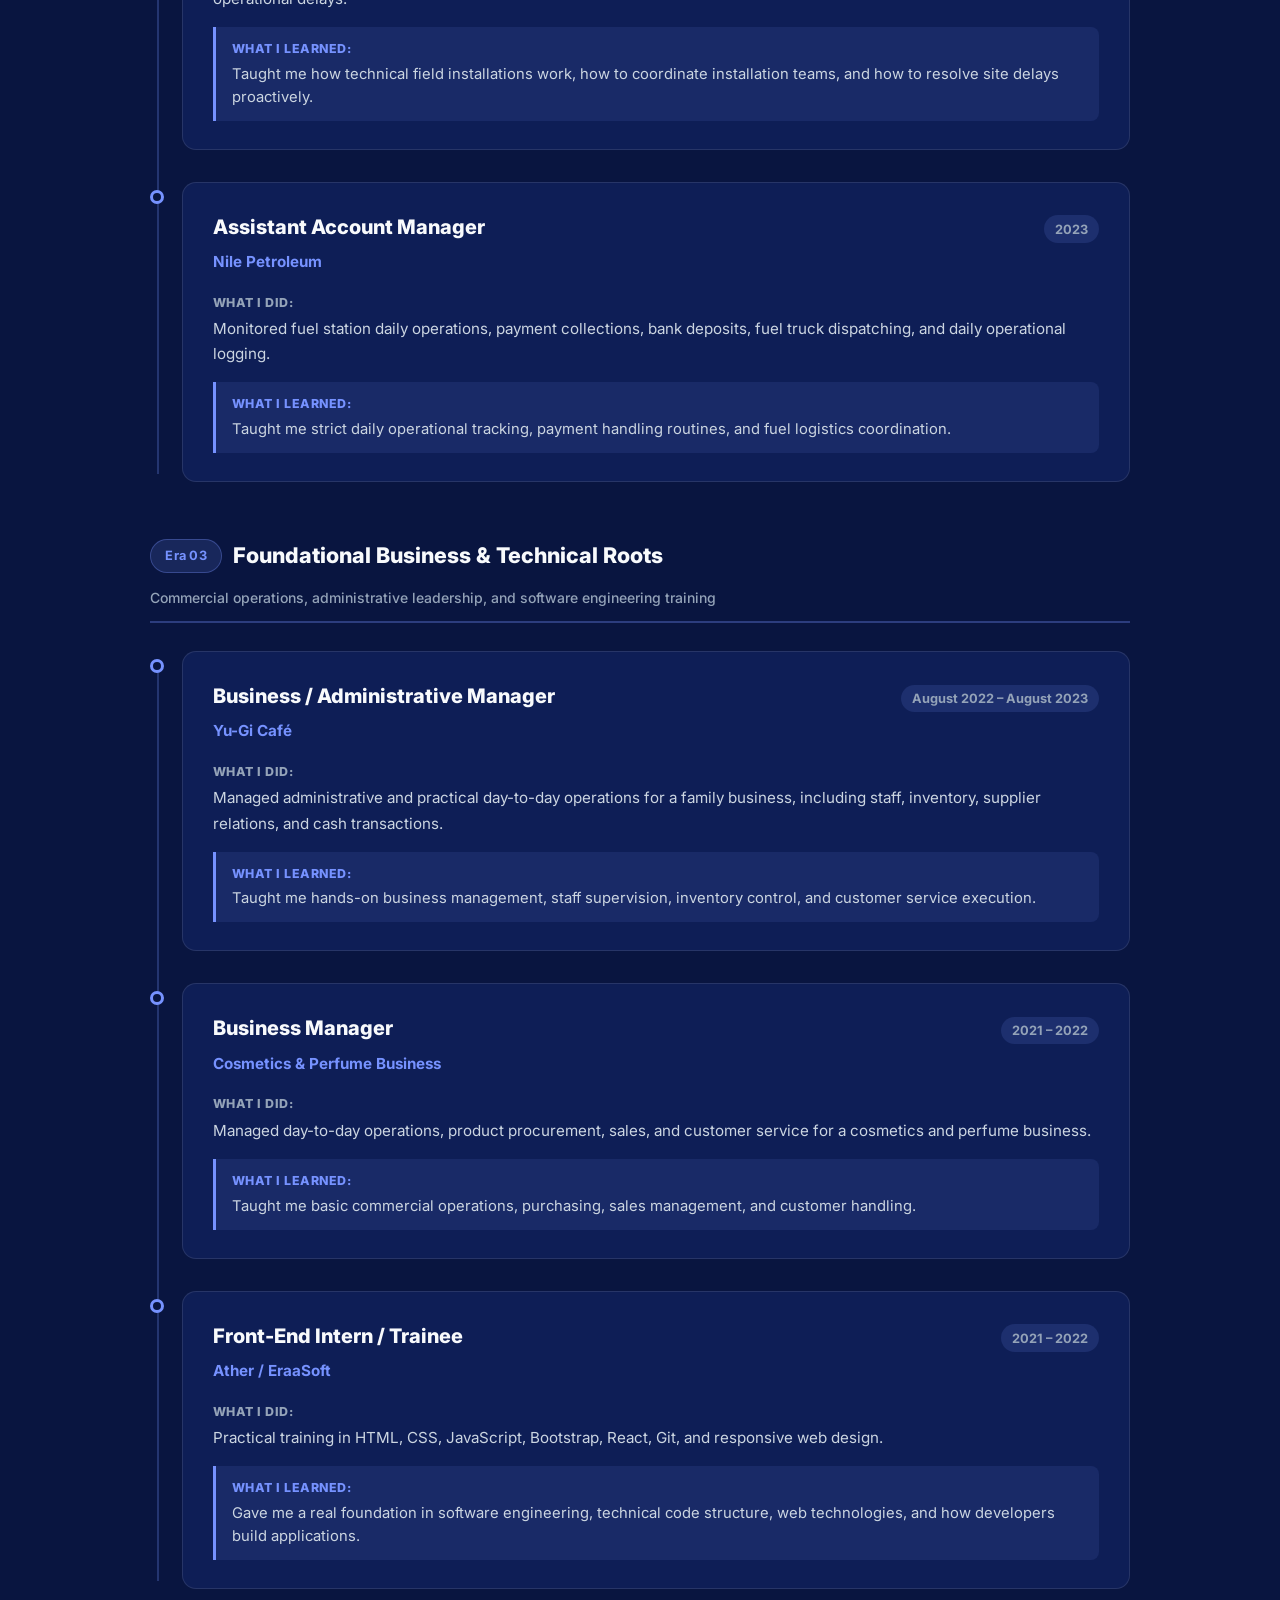
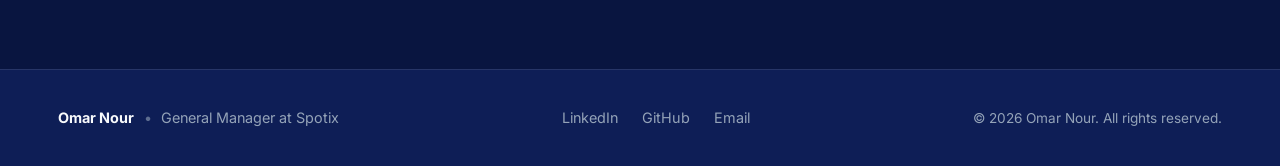
==== commit b4698586: "Phase 1 fixes: CV file, General Manager title, compressed images - Add CV PDF at assets/docs/Omar_No" ====
--- a/experience.html
+++ b/experience.html
@@ -6,20 +6,20 @@
   <meta name="viewport" content="width=device-width, initial-scale=1.0">
   <title data-i18n="experiencePageTitle">Experience | Omar Nour</title>
   <meta name="description"
-    content="Complete career history and professional experience timeline of Omar Nour — Operations Manager with a Software Engineering background.">
+    content="Complete career history and professional experience timeline of Omar Nour, General Manager at Spotix, with a Software Engineering background.">
   <meta name="keywords"
-    content="Omar Nour, Experience, Career Timeline, Operations Manager, General Manager, Project Management, Spotix, Porto Group, 4Geeks">
+    content="Omar Nour, Experience, Career Timeline, General Manager, Project Management, Spotix, Porto Group, 4Geeks">
   <meta name="author" content="Omar Nour">
 
   <!-- Open Graph / Social Media Meta -->
   <meta property="og:type" content="website">
   <meta property="og:title" content="Experience | Omar Nour">
   <meta property="og:description"
-    content="Complete career history and professional experience timeline of Omar Nour — Operations Manager with a Software Engineering background.">
-  <meta property="og:image" content="./IMG-20250920-WA0007.jpg">
+    content="Complete career history and professional experience timeline of Omar Nour, General Manager at Spotix, with a Software Engineering background.">
+  <meta property="og:image" content="https://omarnour9903.github.io/omar-nour-portfolio/assets/images/omar-nour.jpg">
 
   <!-- Favicon -->
-  <link rel="icon" type="image/jpeg" href="./IMG-20250920-WA0007.jpg">
+  <link rel="icon" type="image/jpeg" href="./assets/images/omar-nour.jpg">
 
   <!-- Immediate Theme & Direction Init -->
   <script>
@@ -424,7 +424,7 @@
       <div class="footer-info">
         <span class="footer-name">Omar Nour</span>
         <span class="footer-divider">•</span>
-        <span class="footer-role" data-i18n="footerRole">Operations Manager</span>
+        <span class="footer-role" data-i18n="footerRole">General Manager at Spotix</span>
       </div>
       <div class="footer-links">
         <a href="https://www.linkedin.com/in/omar-a-nour-52382b329/" target="_blank" rel="noopener noreferrer"
